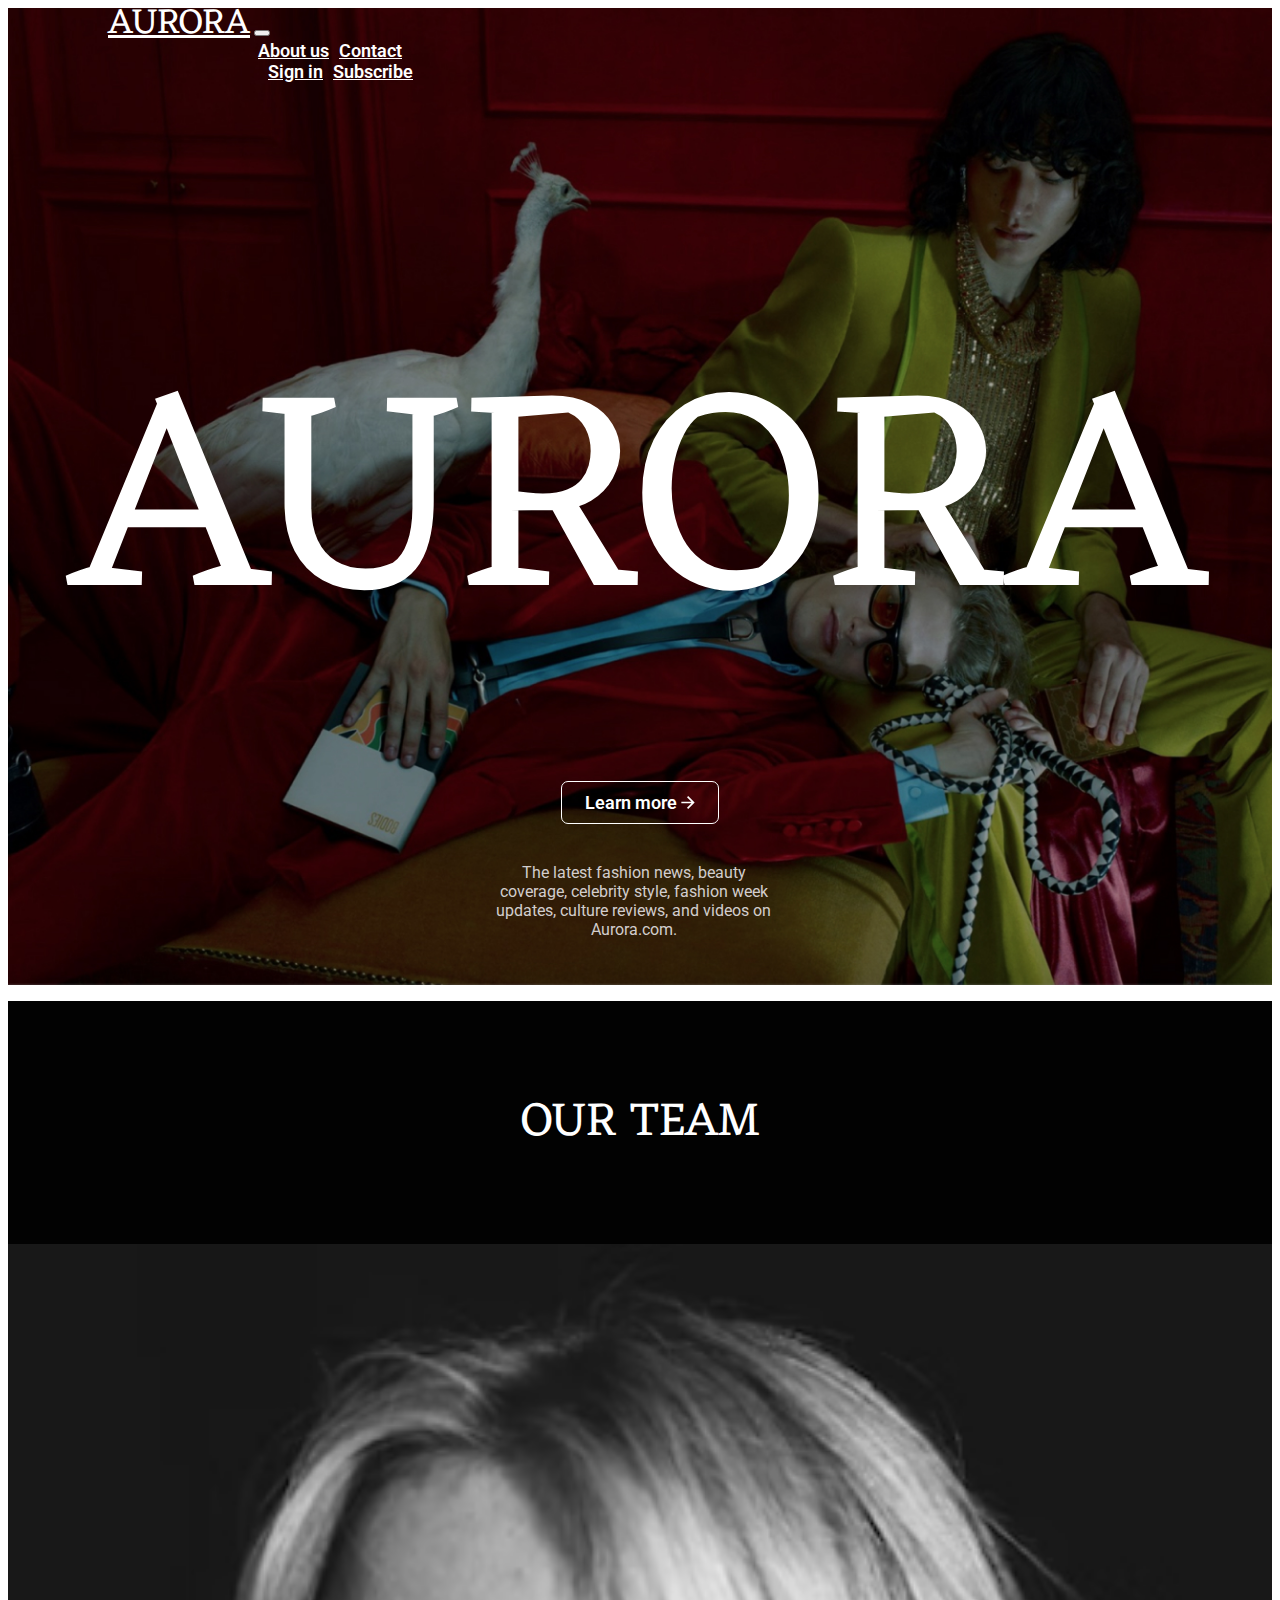
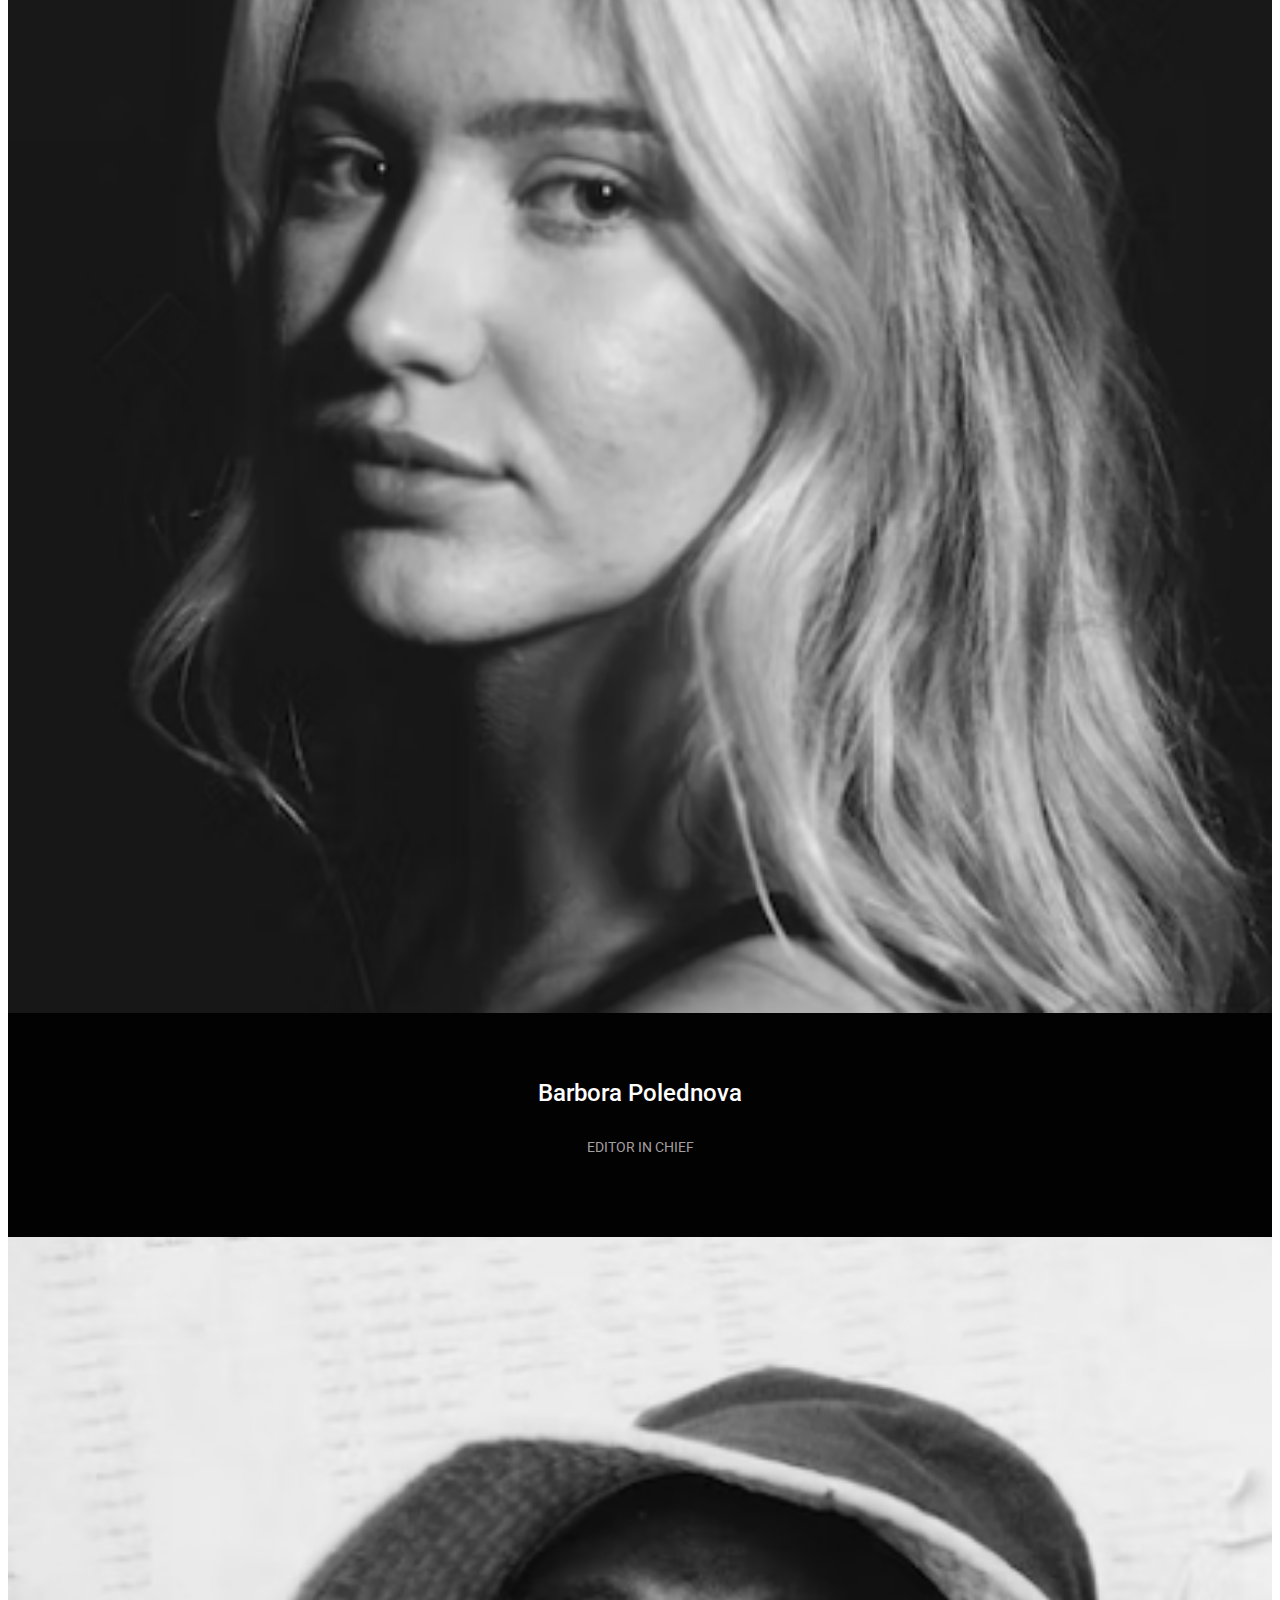
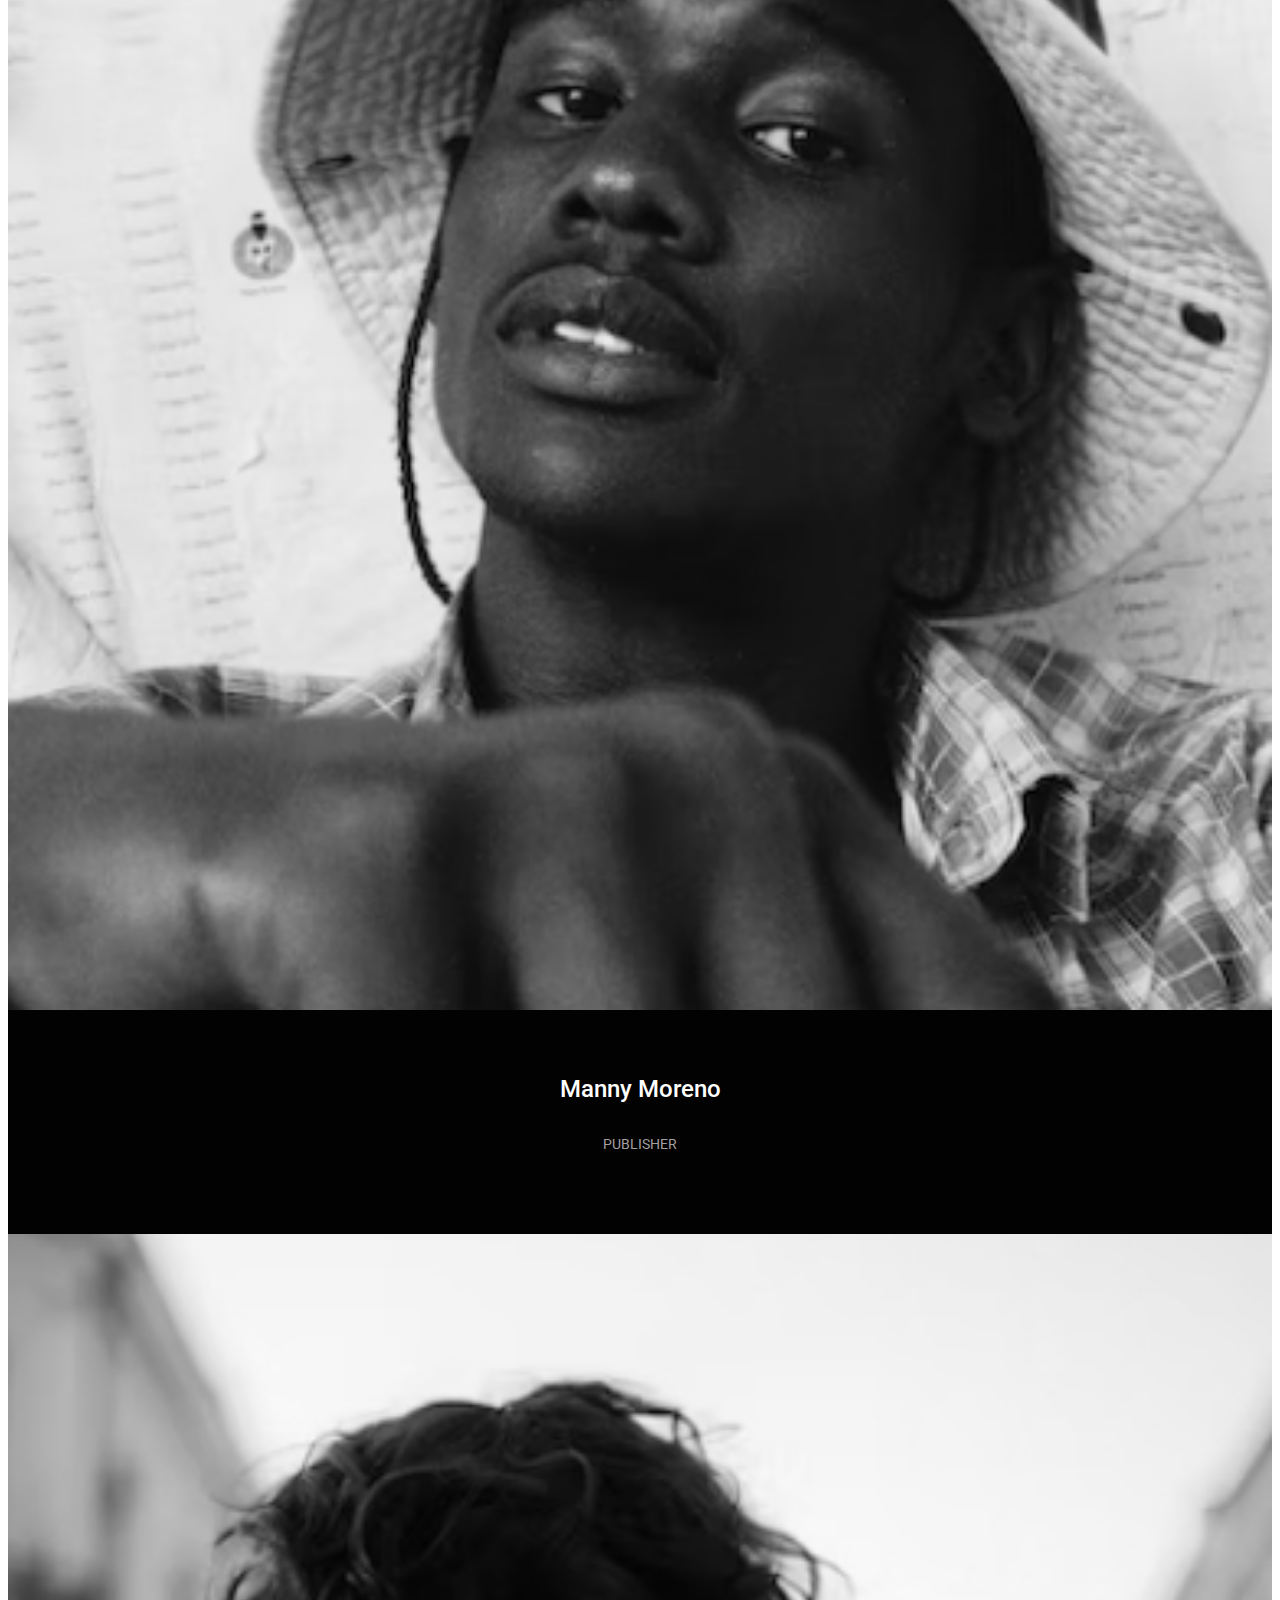
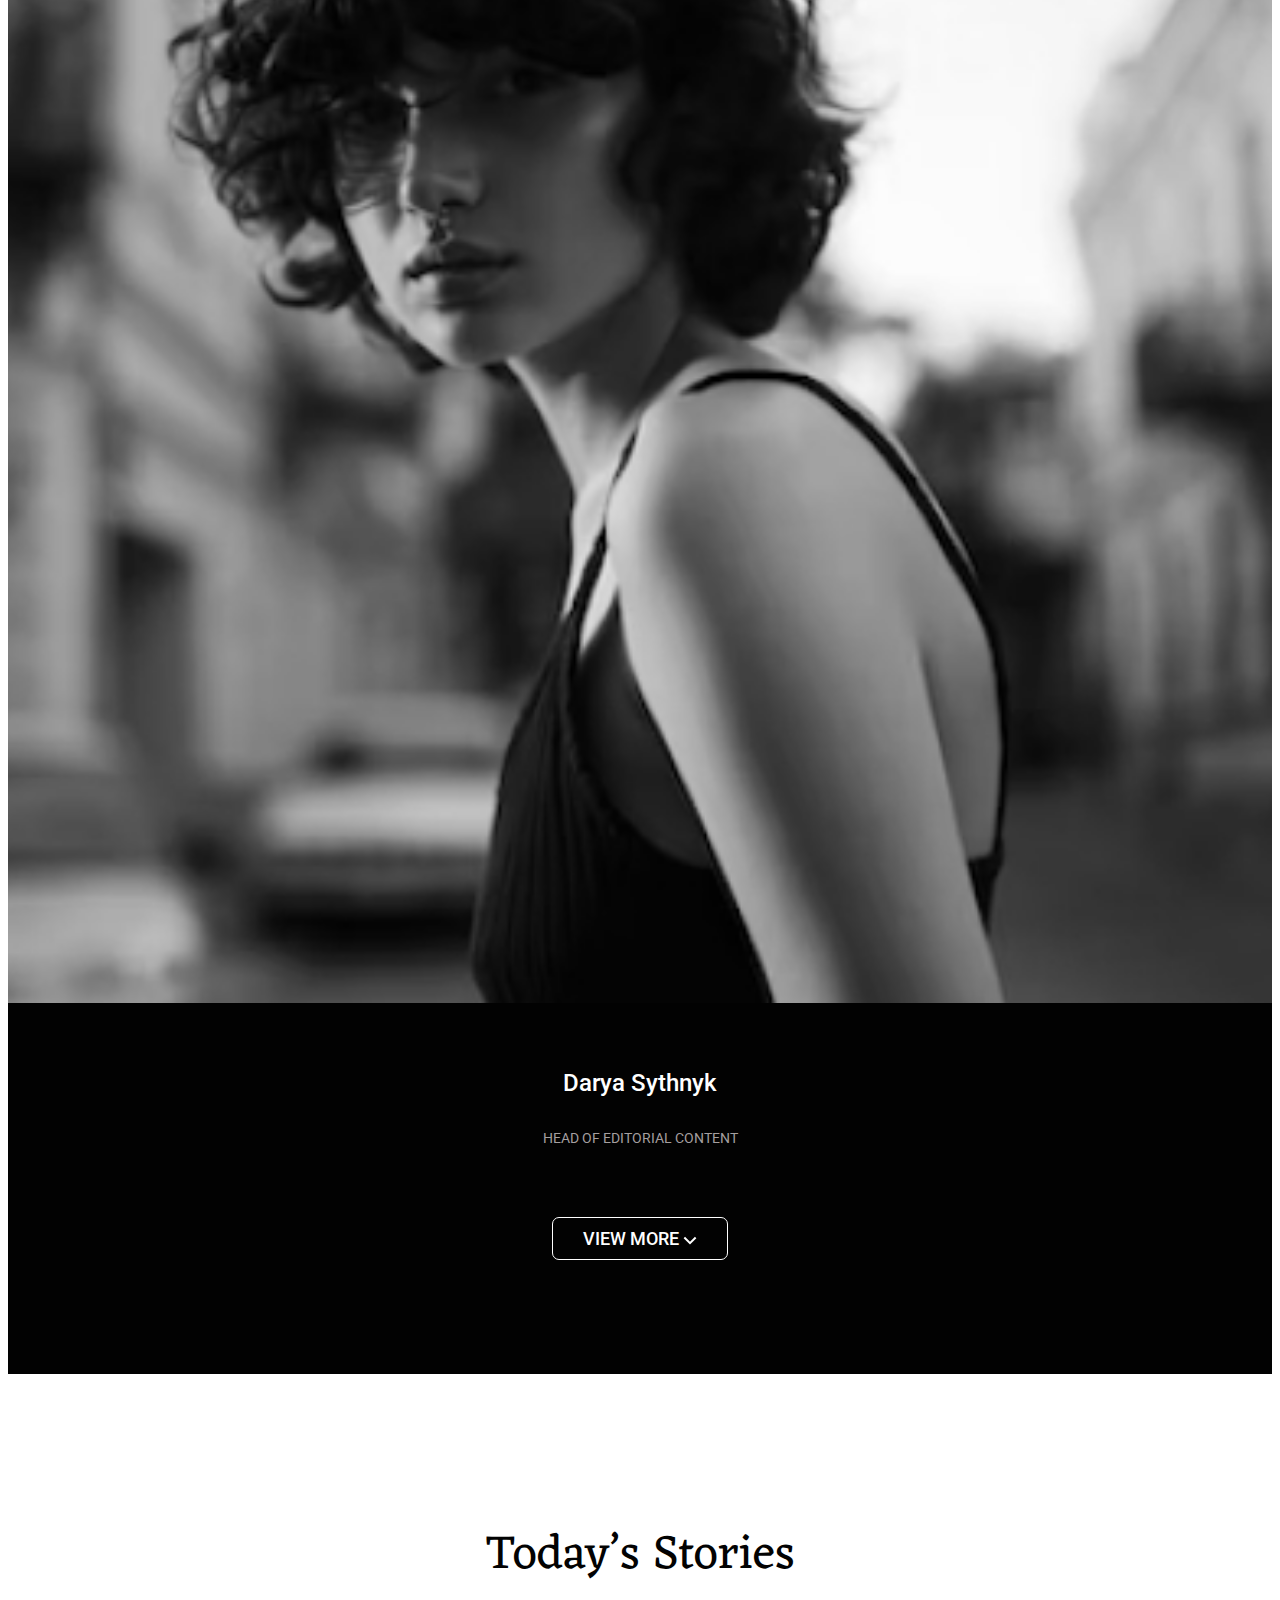
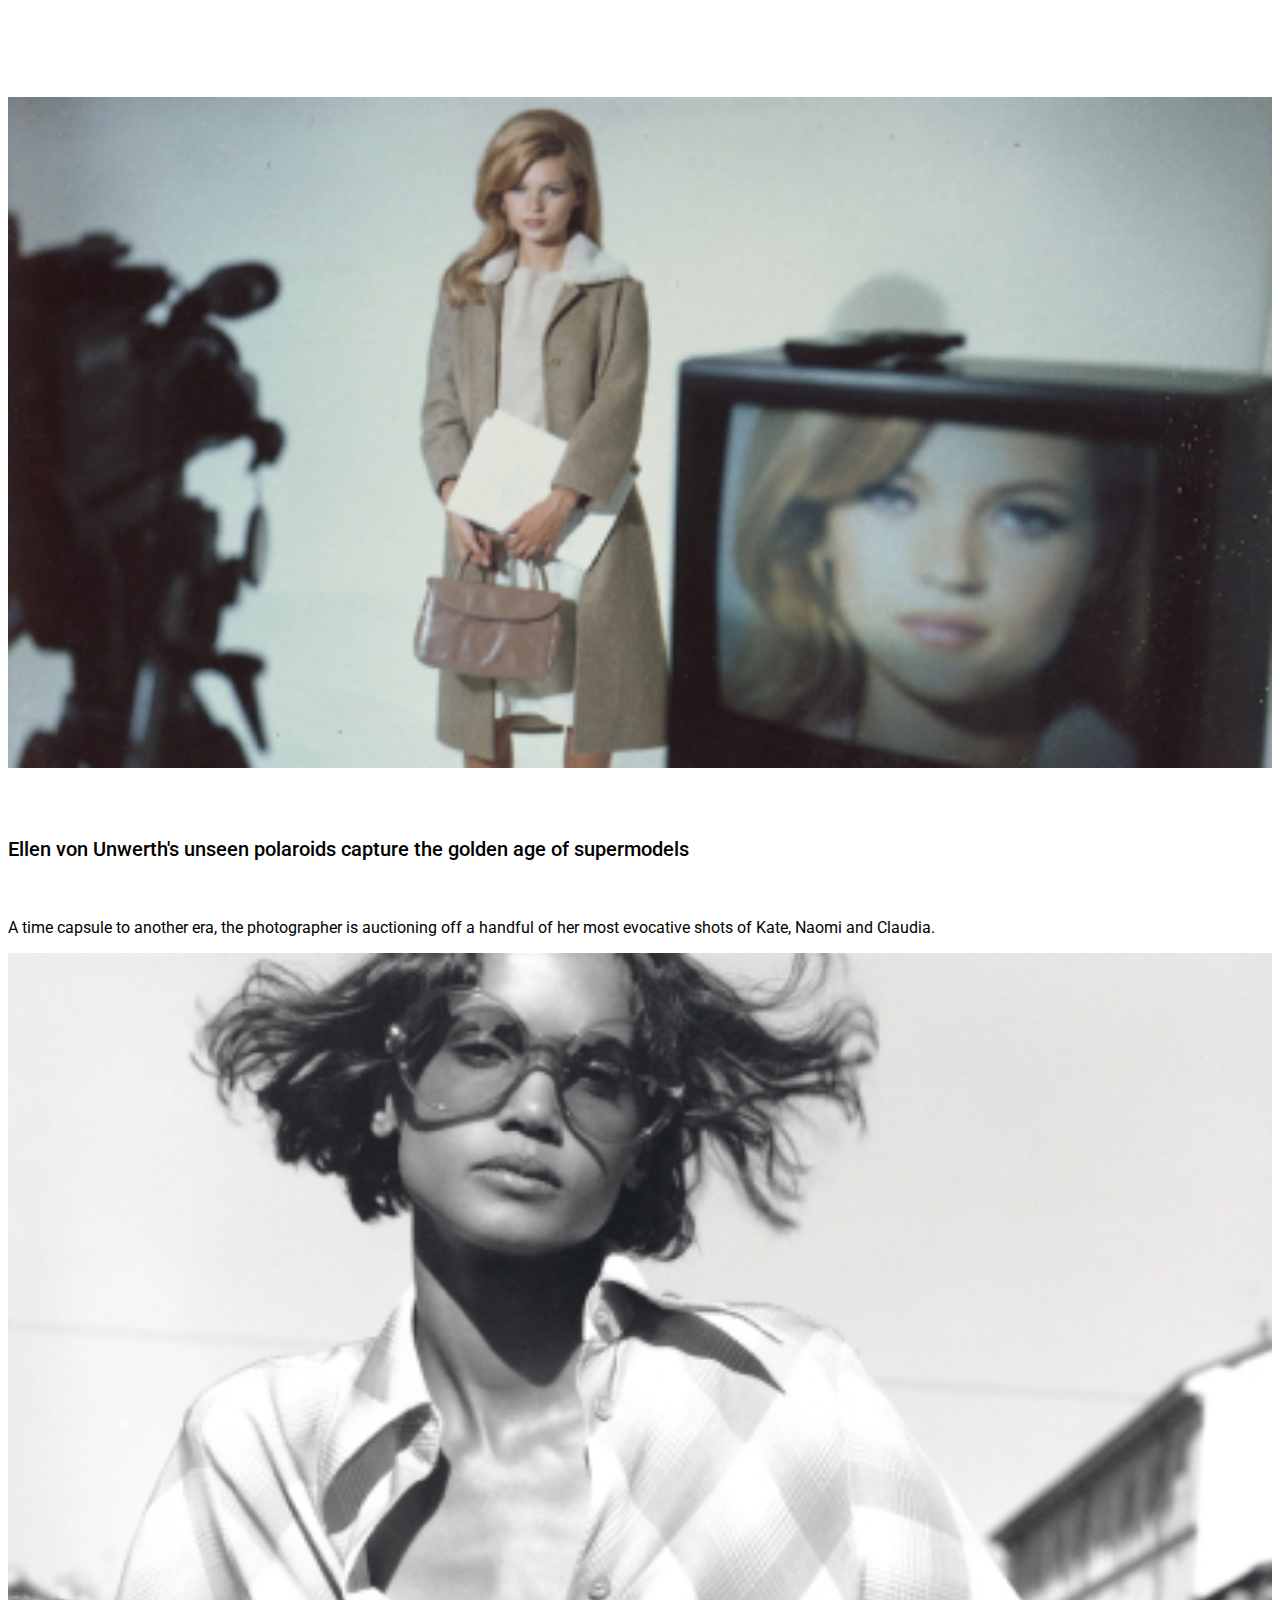
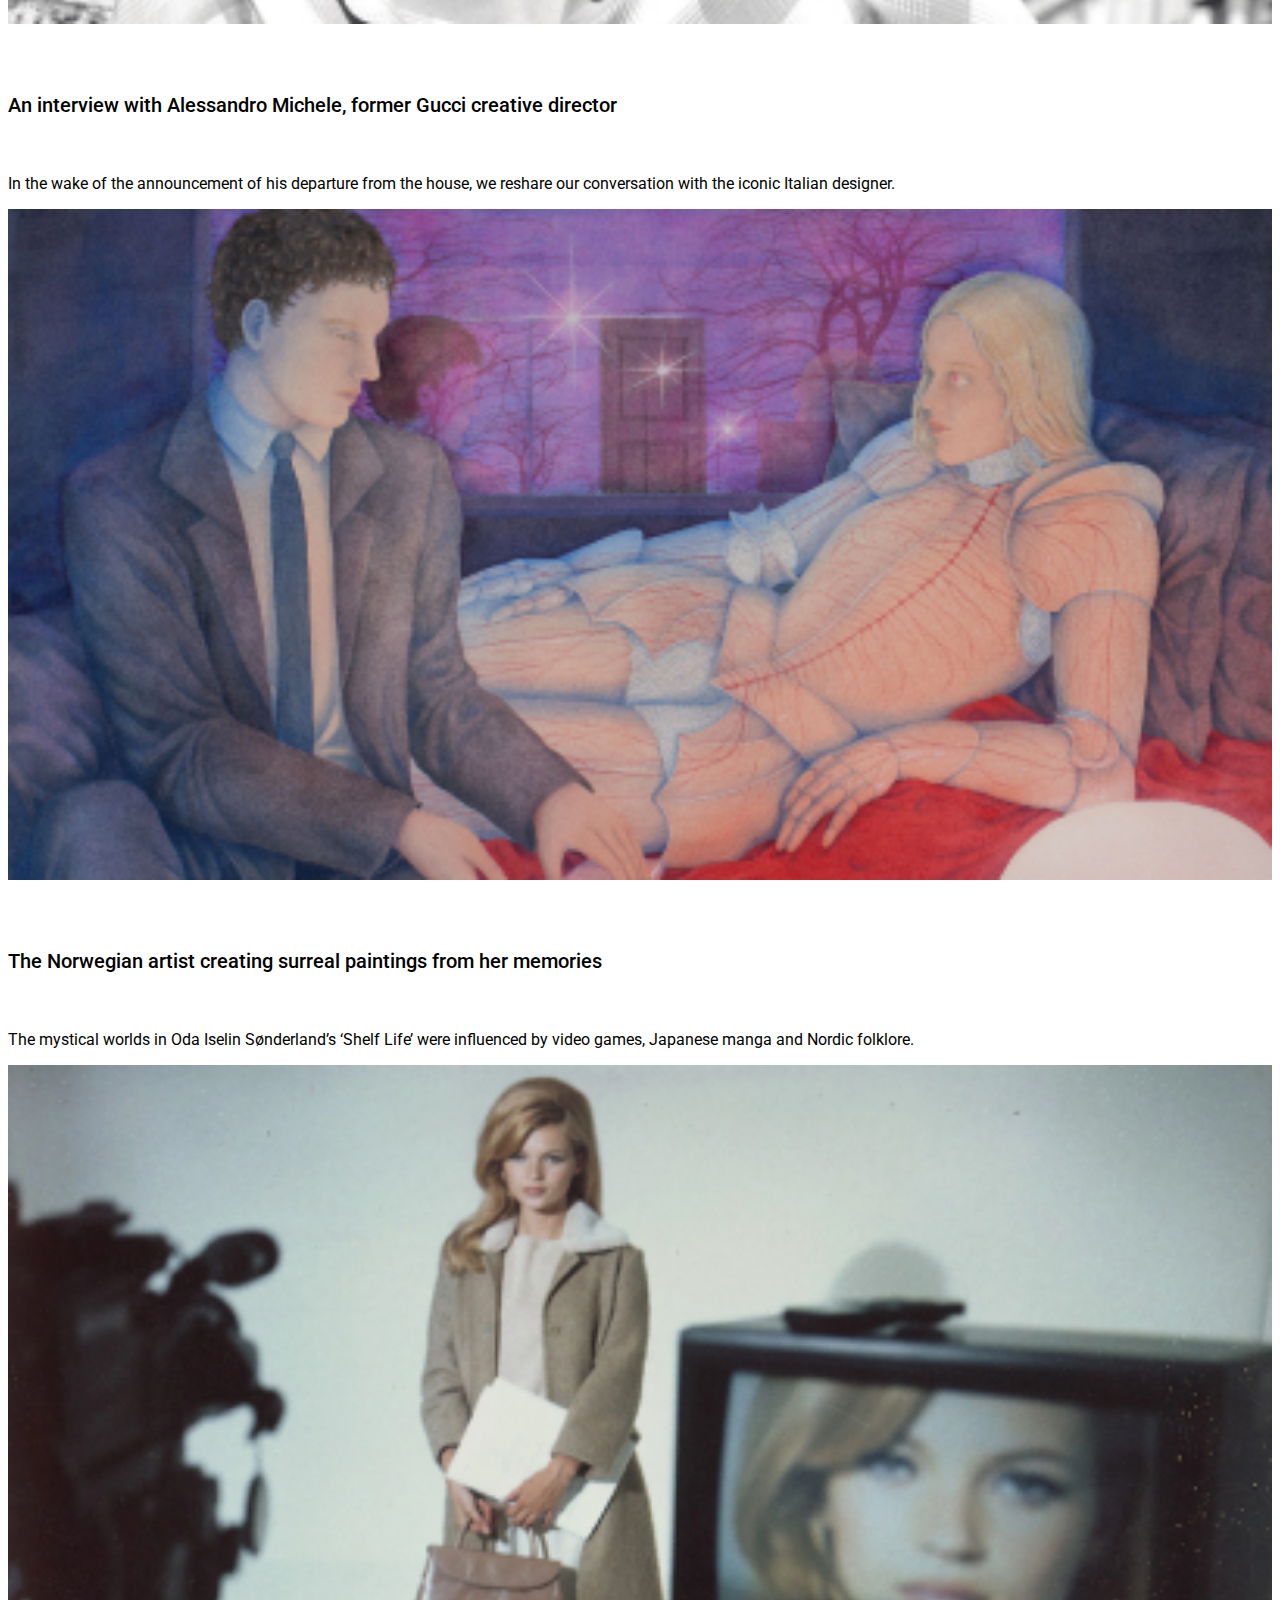
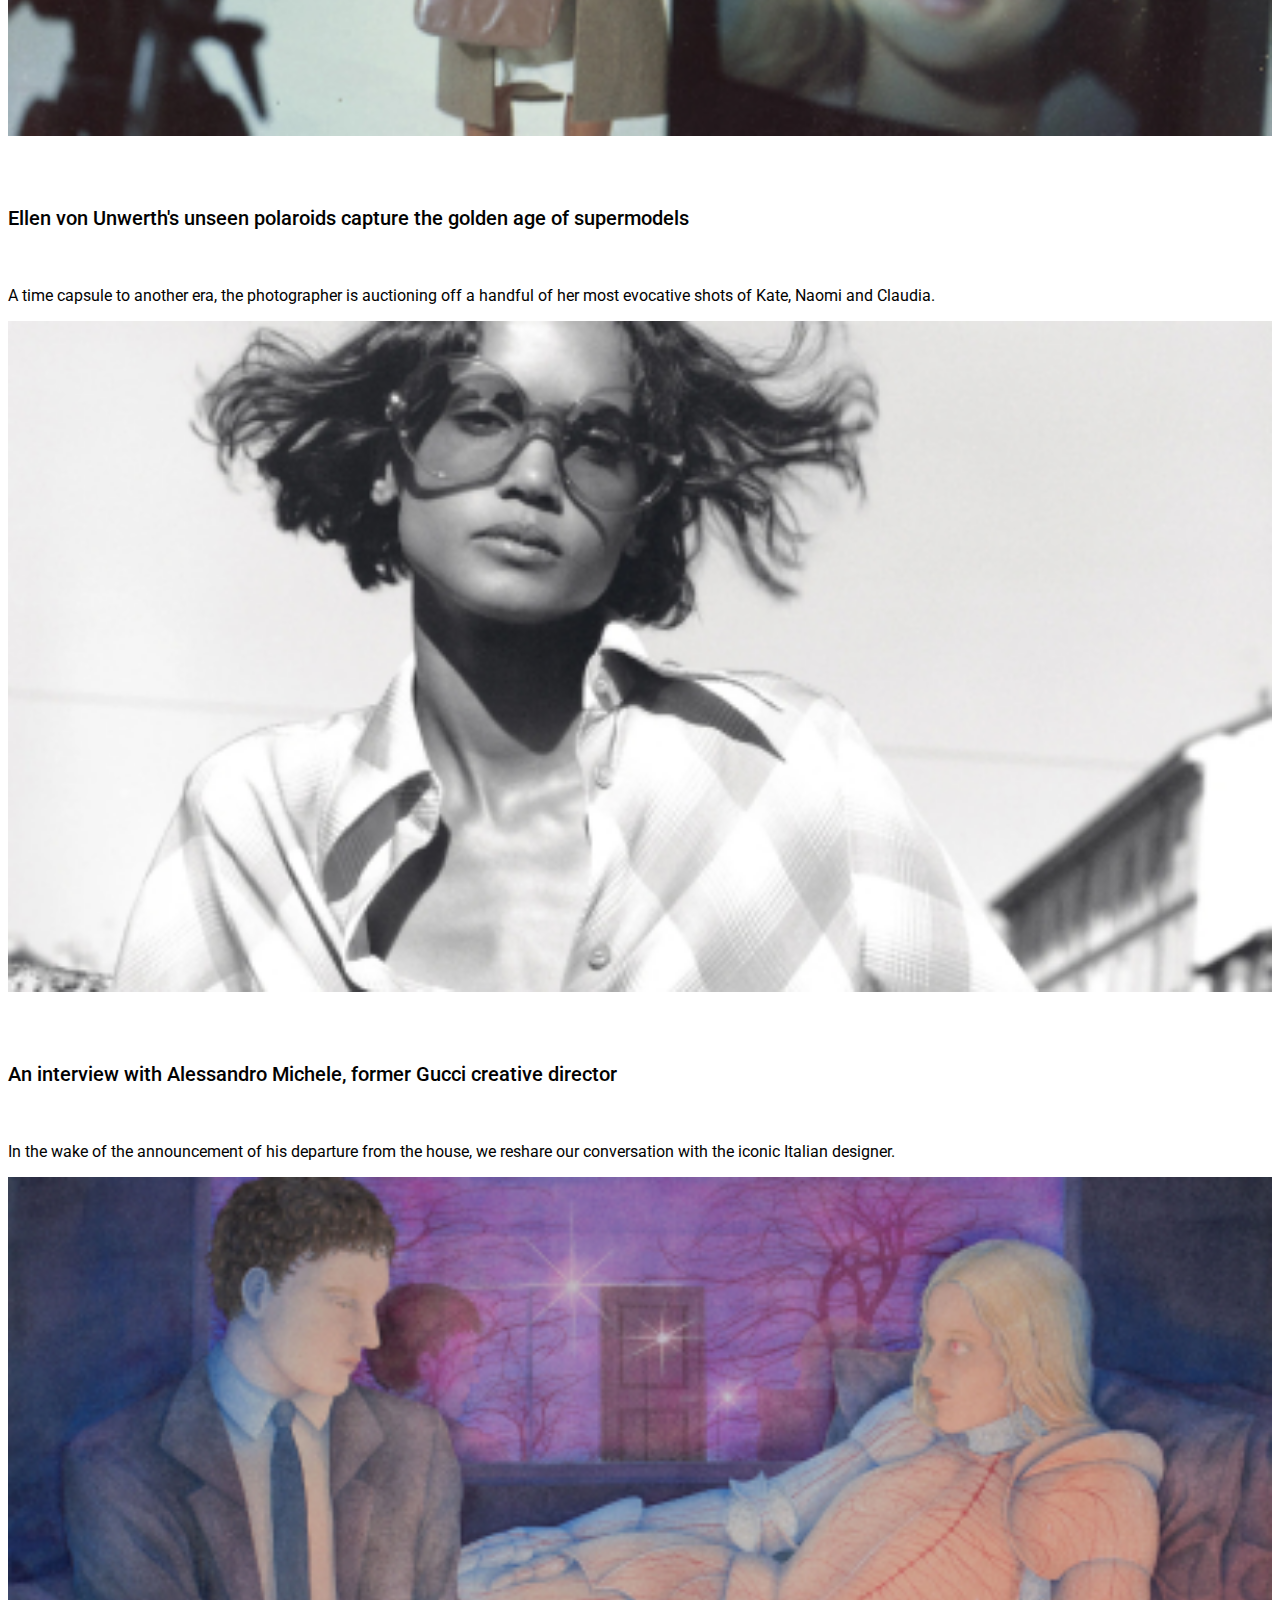
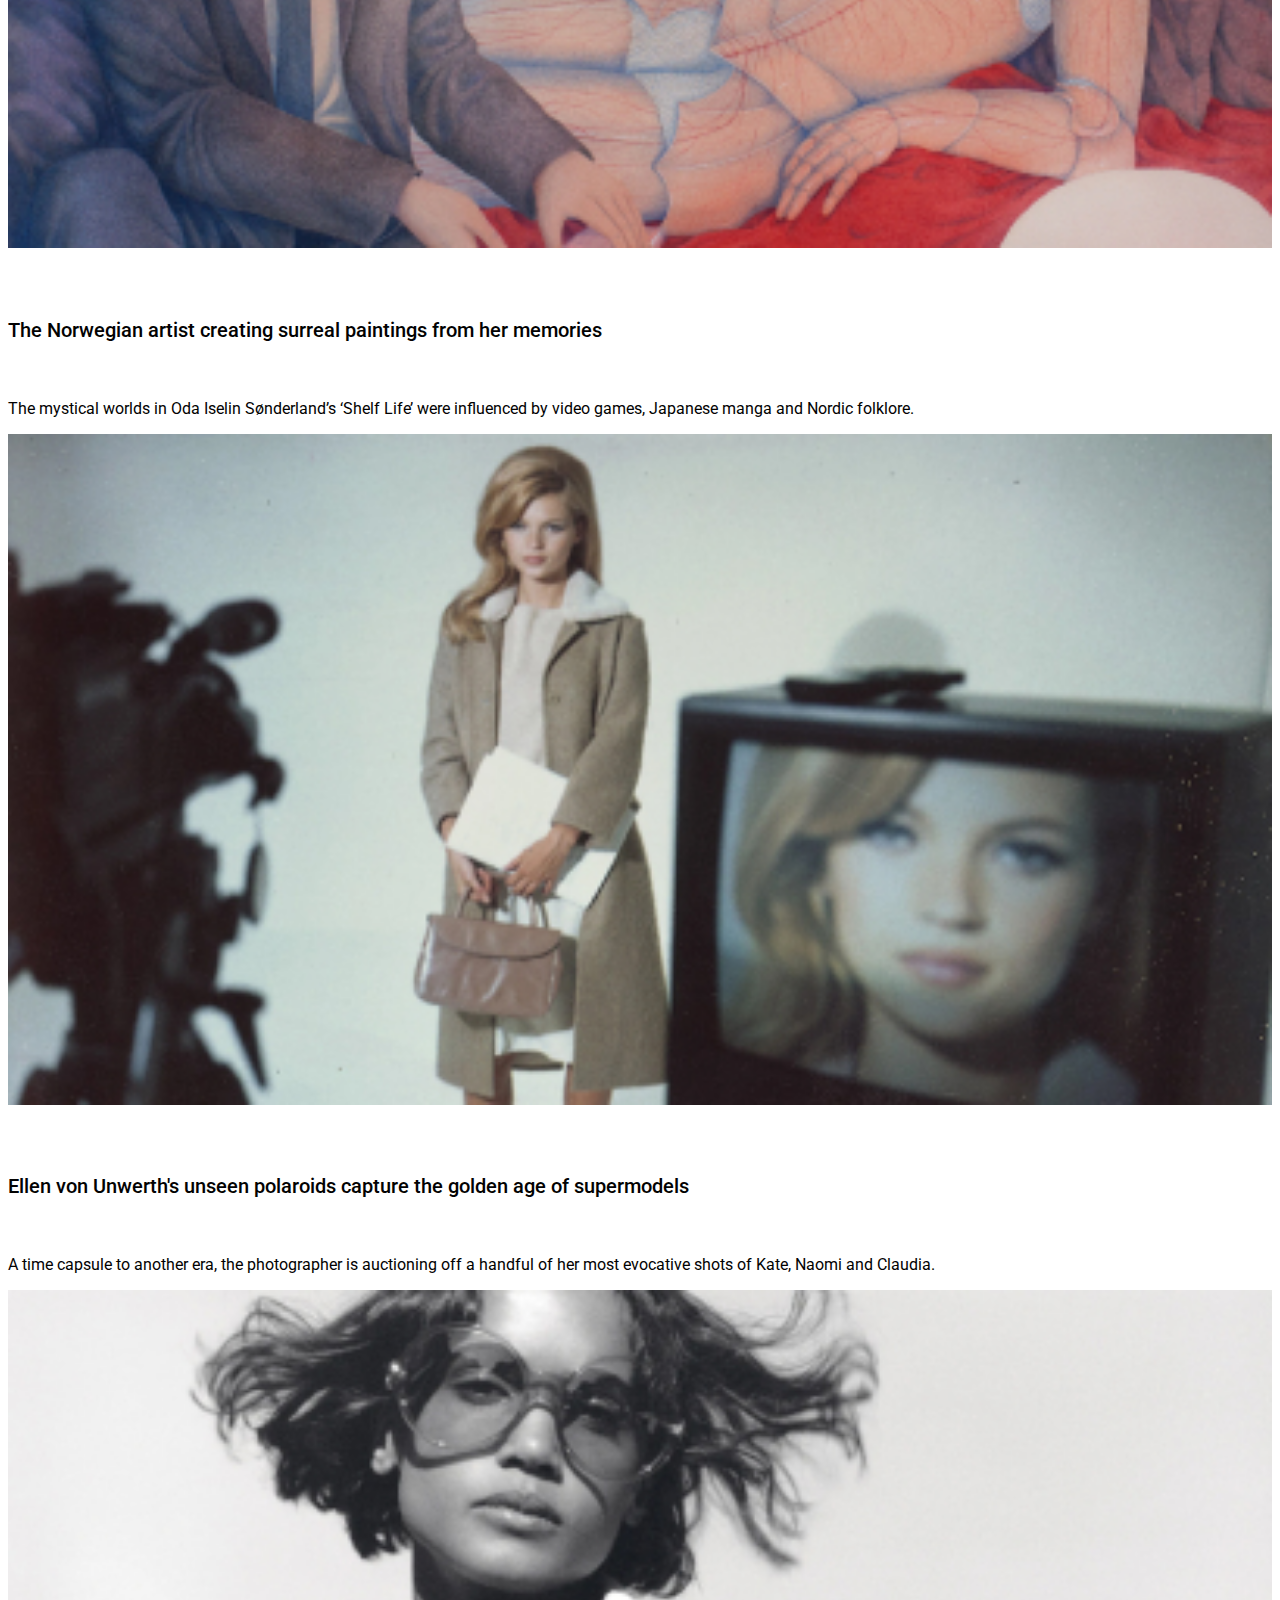
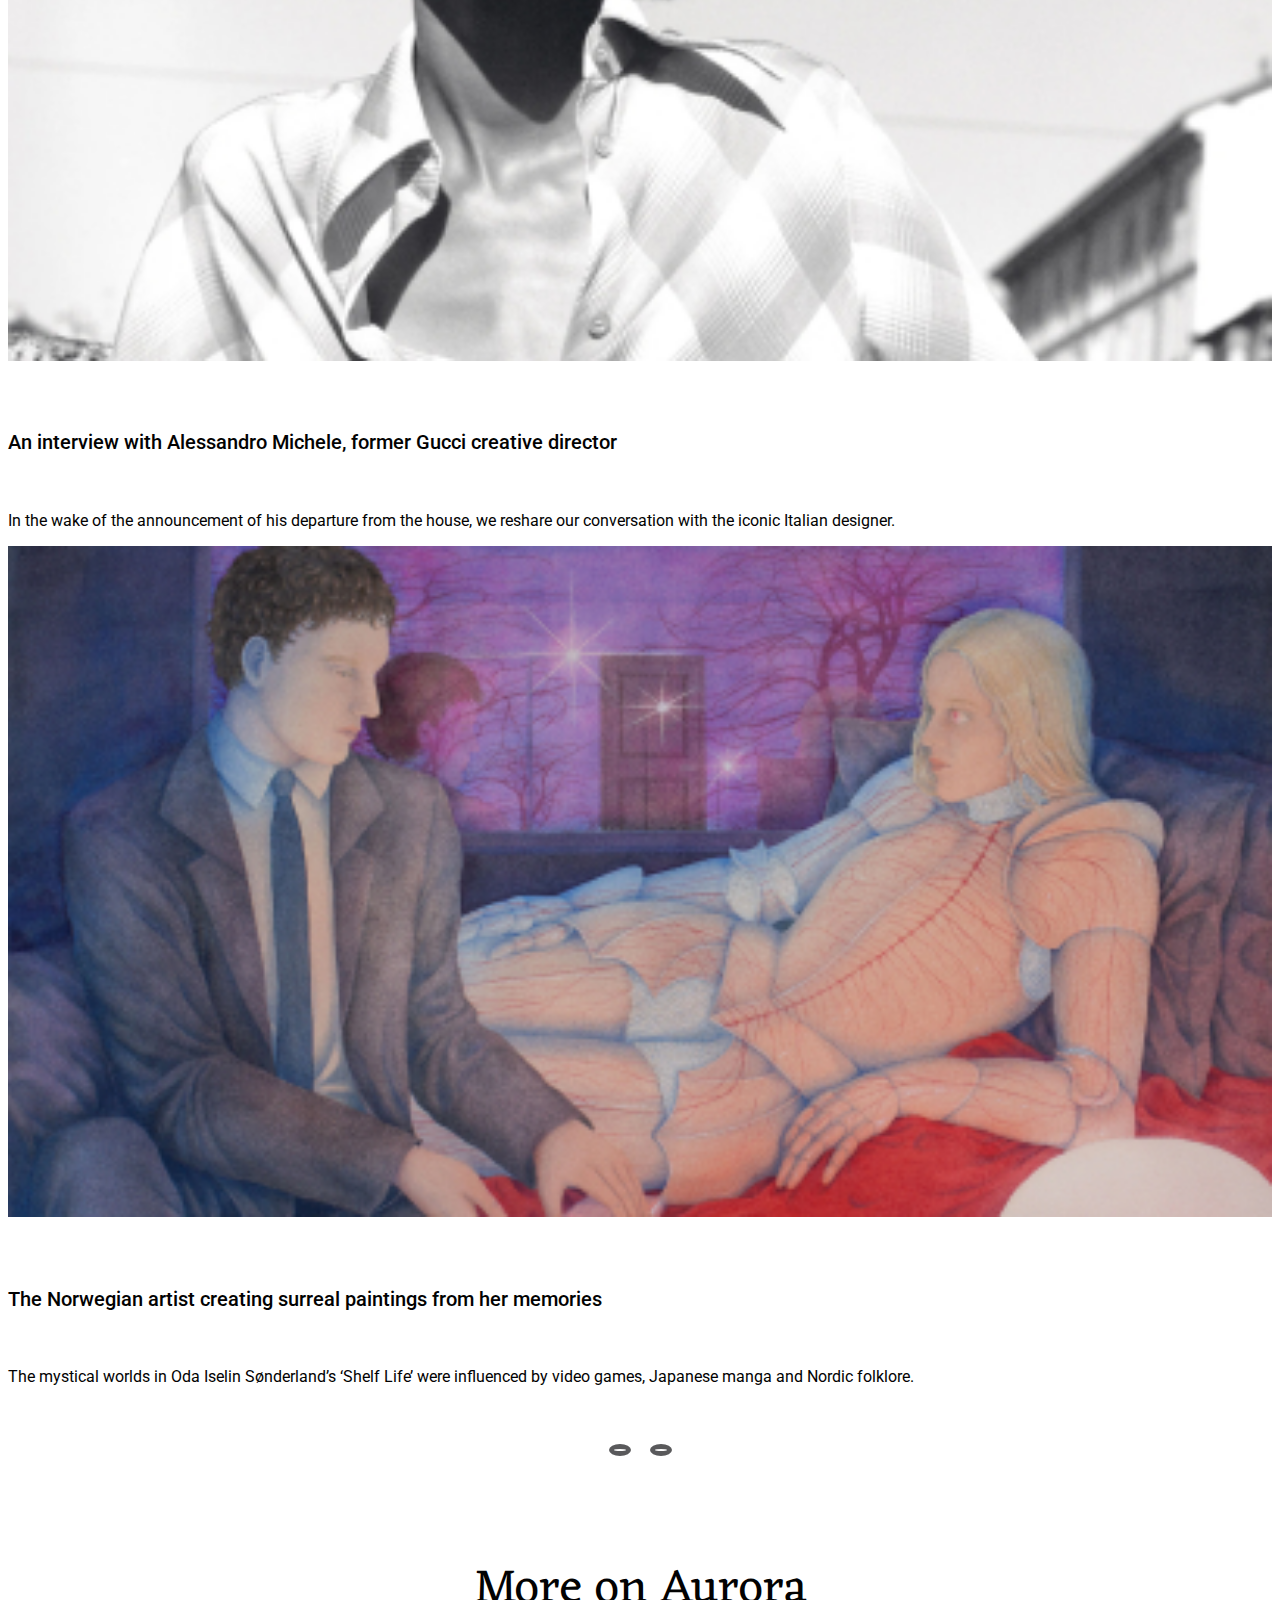
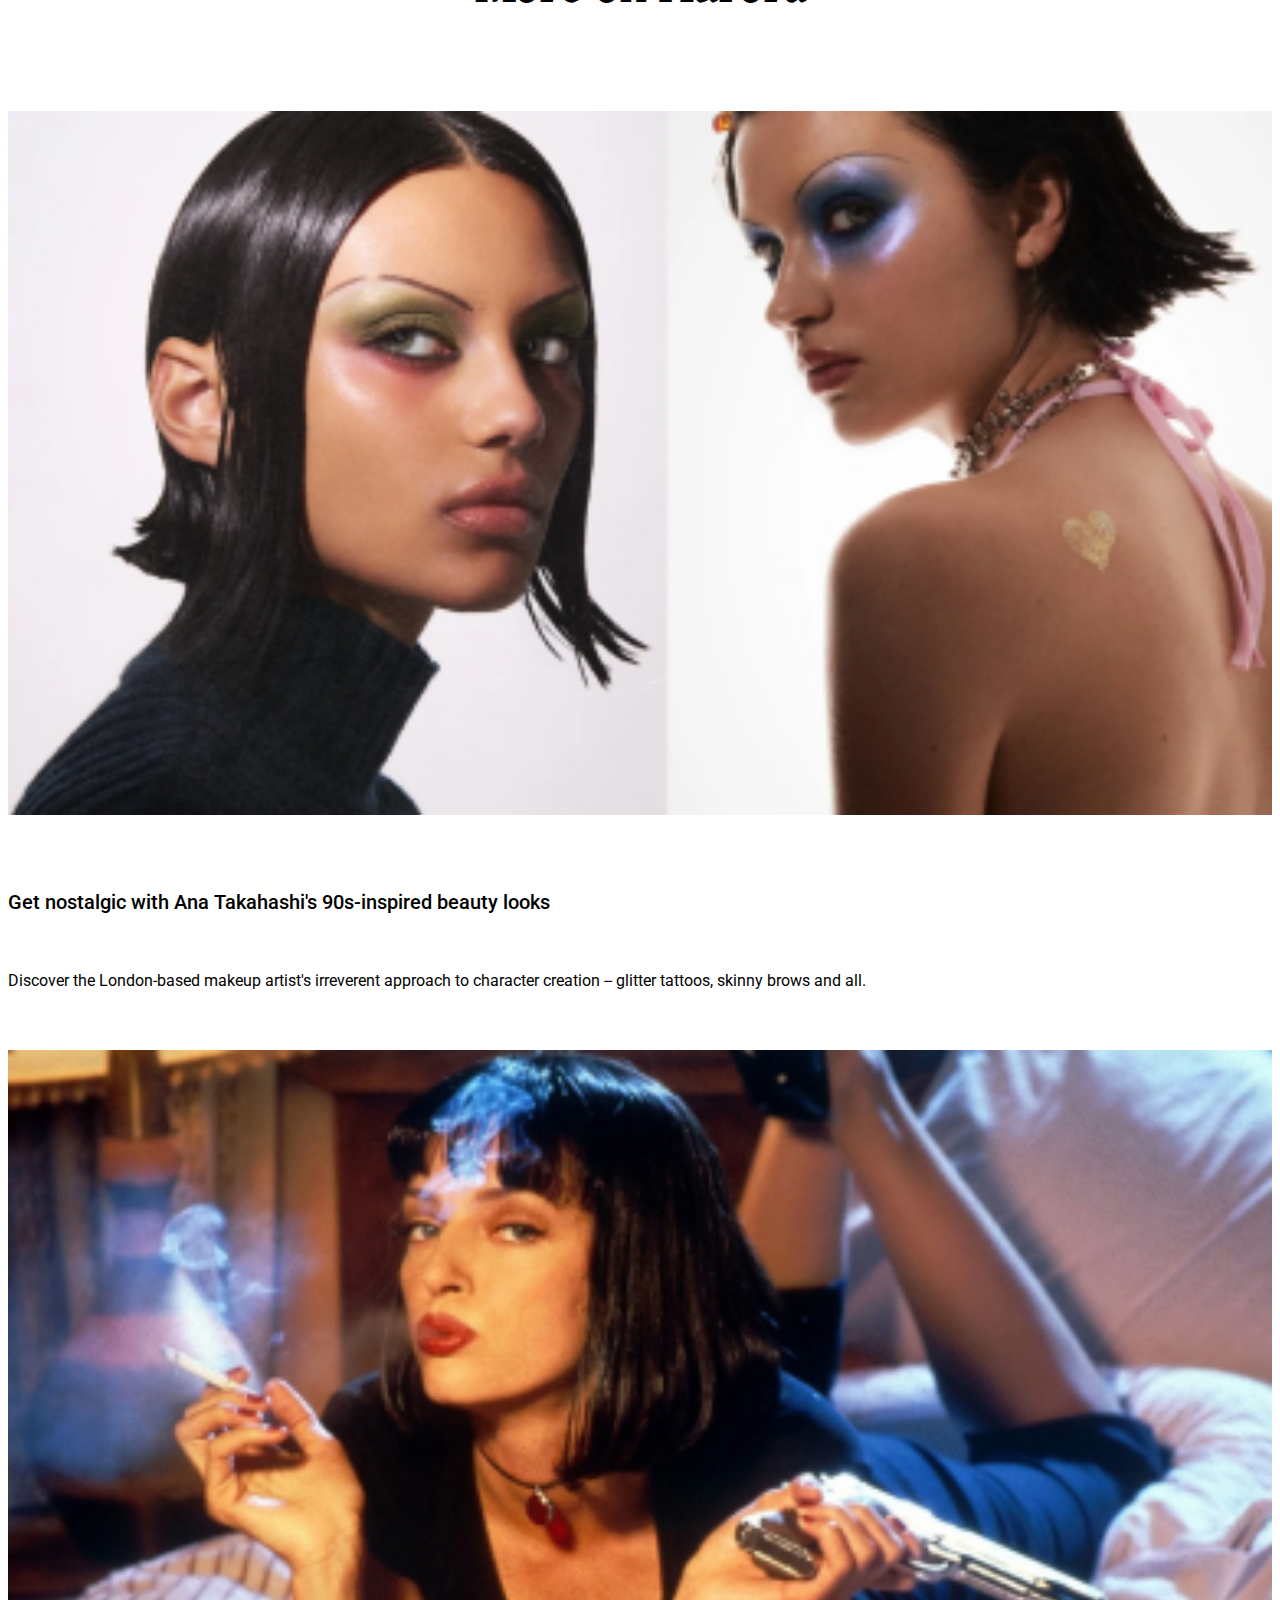
==== index.html @ 6e590208 "first commit" ====
<!doctype html>
<html lang="en">
  <head>
    <meta charset="utf-8">
    <meta name="viewport" content="width=device-width, initial-scale=1">
    <title>Aurora</title>
    <link href="https://cdn.jsdelivr.net/npm/bootstrap@5.2.3/dist/css/bootstrap.min.css" rel="stylesheet" integrity="sha384-rbsA2VBKQhggwzxH7pPCaAqO46MgnOM80zW1RWuH61DGLwZJEdK2Kadq2F9CUG65" crossorigin="anonymous">
    <link rel="stylesheet" href="style.css">
    <link rel="stylesheet" href="https://cdnjs.cloudflare.com/ajax/libs/font-awesome/6.2.1/css/all.min.css" integrity="sha512-MV7K8+y+gLIBoVD59lQIYicR65iaqukzvf/nwasF0nqhPay5w/9lJmVM2hMDcnK1OnMGCdVK+iQrJ7lzPJQd1w==" crossorigin="anonymous" referrerpolicy="no-referrer" />
    <link rel="preconnect" href="https://fonts.googleapis.com"><link rel="preconnect" href="https://fonts.gstatic.com" crossorigin><link href="https://fonts.googleapis.com/css2?family=Eczar&family=Roboto&display=swap" rel="stylesheet">
  </head>
  <body>
   <header>

    <nav class="navbar navbar-expand-lg ">
   
                   <div class="container-fluid">
          <a class="navbar-brand" href="index.html">AURORA</a>
          <button class="navbar-toggler" type="button" data-bs-toggle="collapse" data-bs-target="#navbarNavAltMarkup" aria-controls="navbarNavAltMarkup" aria-expanded="false" aria-label="Toggle navigation">
            <span class="navbar-toggler-icon"></span>
          </button>
          <div class="collapse navbar-collapse" id="navbarNavAltMarkup">
            <div class="navbar-nav">
                <div class="about">
            <a class="nav-link " aria-current="page" href="about.html">About us</a>
            <a class="nav-link" href="contact.html">Contact</a>  
                </div>
             <div class="sign">
              <a class="nav-link" href=""><i class="fa-solid fa-magnifying-glass"></i></a>
              <a class="nav-link" href="#">Sign in</a>
              <a class="nav-link" href="">Subscribe</a>
             </div>

            </div>
          </div>
    
 
        </div>
      </nav>
      <div class="aurora">
        <h1>AURORA</h1>
        <a href="">Learn more <svg width="14" height="13" viewBox="0 0 14 13" fill="none" xmlns="http://www.w3.org/2000/svg">
          <path d="M10.4767 5.66664L6.00671 1.19664L7.18504 0.0183105L13.6667 6.49998L7.18504 12.9816L6.00671 11.8033L10.4767 7.33331H0.333374V5.66664H10.4767Z" fill="white"/>
          </svg>
          </a>
          <p>The latest fashion news, beauty coverage, celebrity style, fashion week updates, culture reviews, and videos on Aurora.com.</p>
      </div>

   </header>
   <div class="teamdiv">
    <h1>OUR TEAM</h1>
    <div class="container teamcontainer">
      <div class="row">
        <div class="col-lg-4 teamcol">
          <img src="myimg/image 133.jpg" alt="">
          <h4>Barbora Polednova</h4>
          <p>EDITOR IN CHIEF</p>
        </div>
        <div class="col-lg-4 teamcol">
          <img src="myimg/image 134.jpg" alt="">
          <h4>Manny Moreno</h4>
          <p>PUBLISHER</p>
        </div>
        <div class="col-lg-4 teamcol">
          <img src="myimg/image 135.jpg" alt="">
          <h4>Darya Sythnyk</h4>
          <p>HEAD OF EDITORIAL CONTENT</p>
        </div>
      </div>
    </div>
    <a href="">VIEW MORE <svg width="14" height="9" viewBox="0 0 14 9" fill="none" xmlns="http://www.w3.org/2000/svg">
      <path d="M6.99999 5.672L11.95 0.722L13.364 2.136L6.99999 8.5L0.635986 2.136L2.04999 0.722L6.99999 5.672Z" fill="white"/>
      </svg>
      </a>
   </div>

   <div class="storiesdiv">
    <h2>Today’s Stories</h2>
    <div id="carouselExampleControls" class="carousel slide mycarousel" data-bs-ride="carousel">
      <div class="carousel-inner">
        <div class="carousel-item active">
          <div class="container">
            <div class="row">
              <div class="col-4 carouselcol">
                <img src="myimg/image 136 (1).jpg" alt="">
                <h6>Ellen von Unwerth's unseen polaroids capture the golden age of supermodels</h6>
                <p>A time capsule to another era, the photographer is auctioning off a handful of her most evocative shots of Kate, Naomi and Claudia.</p>
              </div>
              <div class="col-4 carouselcol">
                <img src="myimg/image 136 (2).jpg" alt="">
                <h6>An interview with Alessandro Michele, former Gucci creative director</h6>
                <p>In the wake of the announcement of his departure from the house, we reshare our conversation with the iconic Italian designer.</p>
              </div>
              <div class="col-4 carouselcol">
                <img src="myimg/image 136 (3).jpg" alt="">
                <h6>The Norwegian artist creating surreal paintings from her memories</h6>
                <p>The mystical worlds in Oda Iselin Sønderland’s ‘Shelf Life’ were influenced by video games, Japanese manga and Nordic folklore.</p>
              </div>
            </div>
          </div>
        </div>
        <div class="carousel-item">
          <div class="container">
            <div class="row">
              <div class="col-4 carouselcol">
                <img src="myimg/image 136 (1).jpg" alt="">
                <h6>Ellen von Unwerth's unseen polaroids capture the golden age of supermodels</h6>
                <p>A time capsule to another era, the photographer is auctioning off a handful of her most evocative shots of Kate, Naomi and Claudia.</p>
              </div>
              <div class="col-4 carouselcol">
                <img src="myimg/image 136 (2).jpg" alt="">
                <h6>An interview with Alessandro Michele, former Gucci creative director</h6>
                <p>In the wake of the announcement of his departure from the house, we reshare our conversation with the iconic Italian designer.</p>
              </div>
              <div class="col-4 carouselcol">
                <img src="myimg/image 136 (3).jpg" alt="">
                <h6>The Norwegian artist creating surreal paintings from her memories</h6>
                <p>The mystical worlds in Oda Iselin Sønderland’s ‘Shelf Life’ were influenced by video games, Japanese manga and Nordic folklore.</p>
              </div>
            </div>
          </div>
        </div>
        <div class="carousel-item">
          <div class="container">
            <div class="row carouselrow">
              <div class="col-4 carouselcol">
                <img src="myimg/image 136 (1).jpg" alt="">
                <h6>Ellen von Unwerth's unseen polaroids capture the golden age of supermodels</h6>
                <p>A time capsule to another era, the photographer is auctioning off a handful of her most evocative shots of Kate, Naomi and Claudia.</p>
              </div>
              <div class="col-4 carouselcol">
                <img src="myimg/image 136 (2).jpg" alt="">
                <h6>An interview with Alessandro Michele, former Gucci creative director</h6>
                <p>In the wake of the announcement of his departure from the house, we reshare our conversation with the iconic Italian designer.</p>
              </div>
              <div class="col-4 carouselcol">
                <img src="myimg/image 136 (3).jpg" alt="">
                <h6>The Norwegian artist creating surreal paintings from her memories</h6>
                <p>The mystical worlds in Oda Iselin Sønderland’s ‘Shelf Life’ were influenced by video games, Japanese manga and Nordic folklore.</p>
              </div>
            </div>
          </div>
        </div>
      </div>

    </div>

  <button type="button" class="btn btn-primary  leftbtn" data-bs-target="#carouselExampleControls" data-bs-slide="prev" ><i class="fa-solid fa-angle-left"></i></button>
<button type="button" class="btn btn-secondary  rightbtn" data-bs-target="#carouselExampleControls" data-bs-slide="next"><i class="fa-solid fa-angle-right"></i></button>
   </div>

   <div class="carddiv">
    <h1>More on Aurora</h1>
    <div class="container">
      <div class="row">
        <div class="col-lg-4 col-md 6 cardcol">
          <img src="myimg/image 13666.jpg" alt="">
          <h6>Get nostalgic with Ana Takahashi's 90s-inspired beauty looks</h6>
          <p>Discover the London-based makeup artist's irreverent approach to character creation -- glitter tattoos, skinny brows and all.</p>
        </div>
        <div class="col-lg-4 col-md-6 cardcol">
          <img src="myimg/image 136 (1)2.jpg" alt="">
          <h6>Quentin Tarantino’s next project? His first TV show</h6>
          <p>After three decades of making large-scale cult movies the whole industry talks about, two-time Oscar-winner Quentin Tarantino has revealed what he hopes will be his next project: a TV show. </p>
        </div>
        <div class="col-lg-4 col-md-6 cardcol">
          <img src="myimg/image 136 (2)3.jpg" alt="">
          <h6>Raf Simons announces the end of his namesake brand</h6>
          <p>After 27 years of fashion history-making, the seminal Antwerp label is closing. Here, we revisit Raf Simons' most iconic moments across our pages.</p>
        </div>
      </div>
    </div>
    <a href="">View more <svg width="12" height="7" viewBox="0 0 12 7" fill="none" xmlns="http://www.w3.org/2000/svg">
      <path d="M5.99999 4.47668L10.125 0.351685L11.3033 1.53002L5.99999 6.83335L0.696655 1.53002L1.87499 0.351685L5.99999 4.47668Z" fill="#020202"/>
      </svg>
      </a>
   </div>
   <footer>
    <div class="container">
      <div class="row ">
        <div class="col-lg-4 col-md-6 auroracol">
  <h1>AURORA</h1>
  <p>The latest fashion news, beauty coverage, celebrity style, fashion week updates, culture reviews, and videos on Aurora.com.</p>
  <div class="socials">
    <a href=""><i class="fa-brands fa-facebook"></i></a>
    <a href=""><i class="fa-brands fa-instagram"></i></a>
    <a href=""><i class="fa-brands fa-twitter"></i></a>
    <a href=""><i class="fa-brands fa-youtube"></i></a>
  </div>
  <p class="cprt">Copyright © 2022 Aurora. All rights reserved.</p>
        </div>
        <div class="col-lg-8 col-md-6 contactcol">
          <div class="container">
            <div class="row">
              <div class="col-4 infocol">
               <div class="bold">
                <a href="" >Company</a>
               </div> 
              
                  
                  <a href="index.html">Home</a>
                  <a href="">About us</a>
                  <a href="">Contact</a>
                  <a href="">Our blog</a>
                  <a href="">Careers</a>
                
              </div>
              <div class="col-4 infocol">
                <div class="bold">
                  <a href="" >See more stories</a>
                </div>
                
                  
                  <a href="">Fashion</a>
                  <a href="">Beauty</a>
                  <a href="">Art</a>
                  <a href="">Culture</a>
                  <a href="">Runway</a>
                  <a href="">Magazine</a>
                
              </div>
              <div class="col-4 infocol">
                <div class="bold">
                  <a href="" >Compliance</a>
                </div> 
                
                  
                  <a href="">Compliance & security</a>
                  <a href="">Terms of service</a>
                  <a href="">Privacy Policy</a>
                
              </div>
            </div>
          </div>
        </div>
      </div>
    </div>
  </footer>



    <script src="https://cdn.jsdelivr.net/npm/bootstrap@5.2.3/dist/js/bootstrap.bundle.min.js" integrity="sha384-kenU1KFdBIe4zVF0s0G1M5b4hcpxyD9F7jL+jjXkk+Q2h455rYXK/7HAuoJl+0I4" crossorigin="anonymous"></script>
  </body>
</html>
---- style.css ----
header{
    background: url(myimg/Screen\ Shot\ 2022-12-02\ at\ 2.45\ 1.jpg) no-repeat;
    background-size: cover;
    background-position: center;
    /* height: 100vh; */
}
.navbar-brand{
    margin-left: 100px;
    font-family: 'Eczar', serif;
font-style: normal;
font-weight: 400;
font-size: 36px;
line-height: 32px;
color: #FFFFFF;
}
.about{
    display: flex;
margin-left: 395px;
gap: 10px;
}
.about a{
    font-family: 'Roboto';
    font-style: normal;
    font-weight: 600;
    font-size: 18px;
    line-height: 21px;
    color: #FFFFFF;  
}
.sign{
    display: flex;
    margin-left: 365px;
    gap: 10px;

}
.sign a{
      font-family: 'Roboto';
font-style: normal;
font-weight: 600;
font-size: 18px;
line-height: 21px;
color: #FFFFFF;  
}
.navbar-toggler:hover {
    color: #ffffff;
    text-decoration: none;
}

@media (max-width:1320px){
    .about{
        margin-left: 250px;
    }
    .sign{
        margin-left: 250px;
    }
}
@media (max-width:1190px){
    .about{
        margin-left: 170px;
        gap: 5px;
    }
    .sign{
        margin-left: 170px;
        gap: 5px;
    }
}
.aurora{
text-align: center;
    margin-top: 300px;

}
.aurora h1{
    font-family: 'Eczar', serif;
font-style: normal;
font-weight: 400;
font-size: 288px;
line-height: 260px;
color: #FFFFFF;
margin-bottom: 150px;
}
@media (max-width:1150px){
    .aurora{
     margin-top: 200px;
    }
    .aurora h1{
   
        font-size: 200px;
    }
}
@media (max-width:800px){
    .aurora{
       margin-top: 100px; 
    }
    .aurora h1{
        
        font-size: 150px;
    }
}
@media (max-width:600px){
    .aurora{
       margin-top: 50px; 
    }
    .aurora h1{
        
        font-size: 100px;
    }
}
@media (max-width:400px){
    .aurora{
       margin-top: 30px; 
    }
    .aurora h1{
        
        font-size: 70px;
    }
    .navbar-brand{
        margin-left: 50px;
    }
}
.aurora a{
    font-family: 'Roboto';
font-style: normal;
font-weight: 600;
font-size: 18px;
line-height: 21px;
color: #FFFFFF;
text-decoration: none;
padding: 10px 23px;
border: 1px solid #FFFFFF;
border-radius: 7px;
transition: all .3s ;

}
.aurora a:hover{
box-shadow: 0 0 30px 0 #59595B;
background-color: #59595b58;
}
.aurora p{
    font-family: 'Roboto';
font-style: normal;
font-weight: 400;
font-size: 16px;
line-height: 19px;
color: #D2CDCD;
margin-top: 50px;
padding-bottom: 46px;
max-width: 23%;
margin-left: 38%;
}
@media (max-width:1100px){
    .aurora p{
        max-width: 100%;
        margin-left: 0;
    }
}

.teamdiv{
    background-color: #020202;
margin-top: -16px;
text-align: center;
padding-bottom: 125px;
}
.teamdiv h1{
font-family: 'Eczar', serif;
font-style: normal;
font-weight: 400;
font-size: 48px;
line-height: 43px;
color: #FFFFFF;
text-align: center;
padding-top: 100px;
}
.teamcontainer{
    margin-top: 100px;
}
.teamcol{
    text-align: center;
}
.teamcol img{
    width: 100%;
}
.teamcol h4{
    padding-top: 30px;
    font-family: 'Roboto';
font-style: normal;
font-weight: 500;
font-size: 24px;
line-height: 28px;
color: #FFFFFF;
}
.teamcol p{
    font-family: 'Roboto';
font-style: normal;
font-weight: 400;
font-size: 14px;
line-height: 19px;
color: #A49F9F;
margin-bottom: 80px;
}
.teamdiv a{
    font-family: 'Roboto';
font-style: normal;
font-weight: 500;
font-size: 18px;
line-height: 21px;
text-transform: uppercase;
color: #FFFFFF;
text-decoration: none;
padding: 10px 30px;
border: 1px solid #FFFFFF;
border-radius: 7px;
transition: all .3s;
}
.teamdiv a:hover{
    box-shadow: 0 0 30px 0 #59595B;
    background-color: #59595b58;
    }
.storiesdiv{
    background: #FFFFFF;
    text-align: center;
    padding-bottom: 80px;
}
.storiesdiv h2{
font-family: 'Eczar', serif;
font-style: normal;
font-weight: 400;
font-size: 48px;
line-height: 43px;
color: #020202;
padding-top: 120px;
}
.leftbtn{
    border-radius: 50%;
     background: #FFFFFF;
     border: 5px solid #59595B;
     margin-right: 15px;
    
    
}
.leftbtn i{
    color: #59595B;
    font-size: 20px;
}
.rightbtn{
    border-radius: 50%;
     background: #FFFFFF;
     border: 5px solid #59595B;
    
}
.rightbtn i{
    color: #59595B;
    font-size: 20px;
}
.mycarousel{
    margin-top: 120px;
    margin-bottom: 50px;
}
.carouselcol img{
    width: 100%;
}
.carouselcol h6{
   text-align: left;
   font-family: 'Roboto';
font-style: normal;
font-weight: 500;
font-size: 20px;
line-height: 23px;
padding-top: 20px;
color: #020202;
}
.carouselcol p{
   text-align: left;  
   font-family: 'Roboto';
font-style: normal;
font-weight: 400;
font-size: 16px;
line-height: 19px;
color: #020202;
padding-top: 10px;
}

@media  (max-width:992px){
    .carouselcol:not(:first-child){
        display: none;
    }
    .carouselcol{
        width: 100%;
    }
    .carouselcol img{
        width: 100%;
        object-fit: cover;
    }
}
.carddiv{
    text-align: center;
    background-color: #FFFFFF;
    margin-bottom: 70px;
}
.carddiv h1{
font-family: 'Eczar', serif;
font-style: normal;
font-weight: 400;
font-size: 48px;
line-height: 43px;
color: #020202;
margin-bottom: 100px;
}
.cardcol img{
    width: 100%;
}
.cardcol h6{
    font-family: 'Roboto';
font-style: normal;
font-weight: 500;
font-size: 20px;
line-height: 23px;
color: #020202;
text-align: start;
padding-top: 25px;
}
.cardcol p{
font-family: 'Roboto';
font-style: normal;
font-weight: 400;
font-size: 16px;
line-height: 19px;
color: #020202;
text-align: start;
padding-top: 10px;
margin-bottom: 60px;
}

.carddiv a{
    text-decoration: none;
    font-family: 'Roboto';
font-style: normal;
font-weight: 600;
font-size: 18px;
line-height: 21px;
color: #020202;
padding: 10px 30px;
border: 2px solid #020202;
border-radius: 7px;
transition: all .3s;
}
.carddiv a:hover{
    box-shadow: 0 0 40px 0 #59595B;
    background-color: #59595b36;
    }

footer{
    background-color: #020202;
}
.auroracol{
    margin-top: 80px;
}
.auroracol h1{
font-family: 'Eczar', serif;
font-style: normal;
font-weight: 400;
font-size: 36px;
line-height: 32px;
color: #FFFFFF;
margin-left: 20px;
}
.auroracol p{
    font-family: 'Montserrat';
font-style: normal;
font-weight: 400;
font-size: 12px;
line-height: 15px;
padding-left: 30px;
color: #FFFFFF;
padding-top: 30px;
}
.socials a{
    padding-left: 30px;
    padding-top: 10px;
}
.socials i{
    color: #FFFFFF;
}
.cprt{
    font-family: 'Roboto';
font-style: normal;
font-weight: 400;
font-size: 14px;
line-height: 16px;
color: #BAB6B6;
opacity: 0.7;
}
.infocol{
display: flex;
flex-direction: column;
padding-left: 150px;
gap: 20px;
margin-top: 80px;
}
.infocol a{
    font-family: 'Montserrat';
font-style: normal;
font-weight: 400;
font-size: 14px;
line-height: 17px;
color: #FFFFFF;
text-decoration: none;
}
.bold a{
    font-family: 'Montserrat';
font-style: normal;
font-weight: 700;
font-size: 16px;
line-height: 20px;
color: #FFFFFF;
}
@media (max-width:1000px){
    .infocol{
        padding-left: 10px;
    }
}
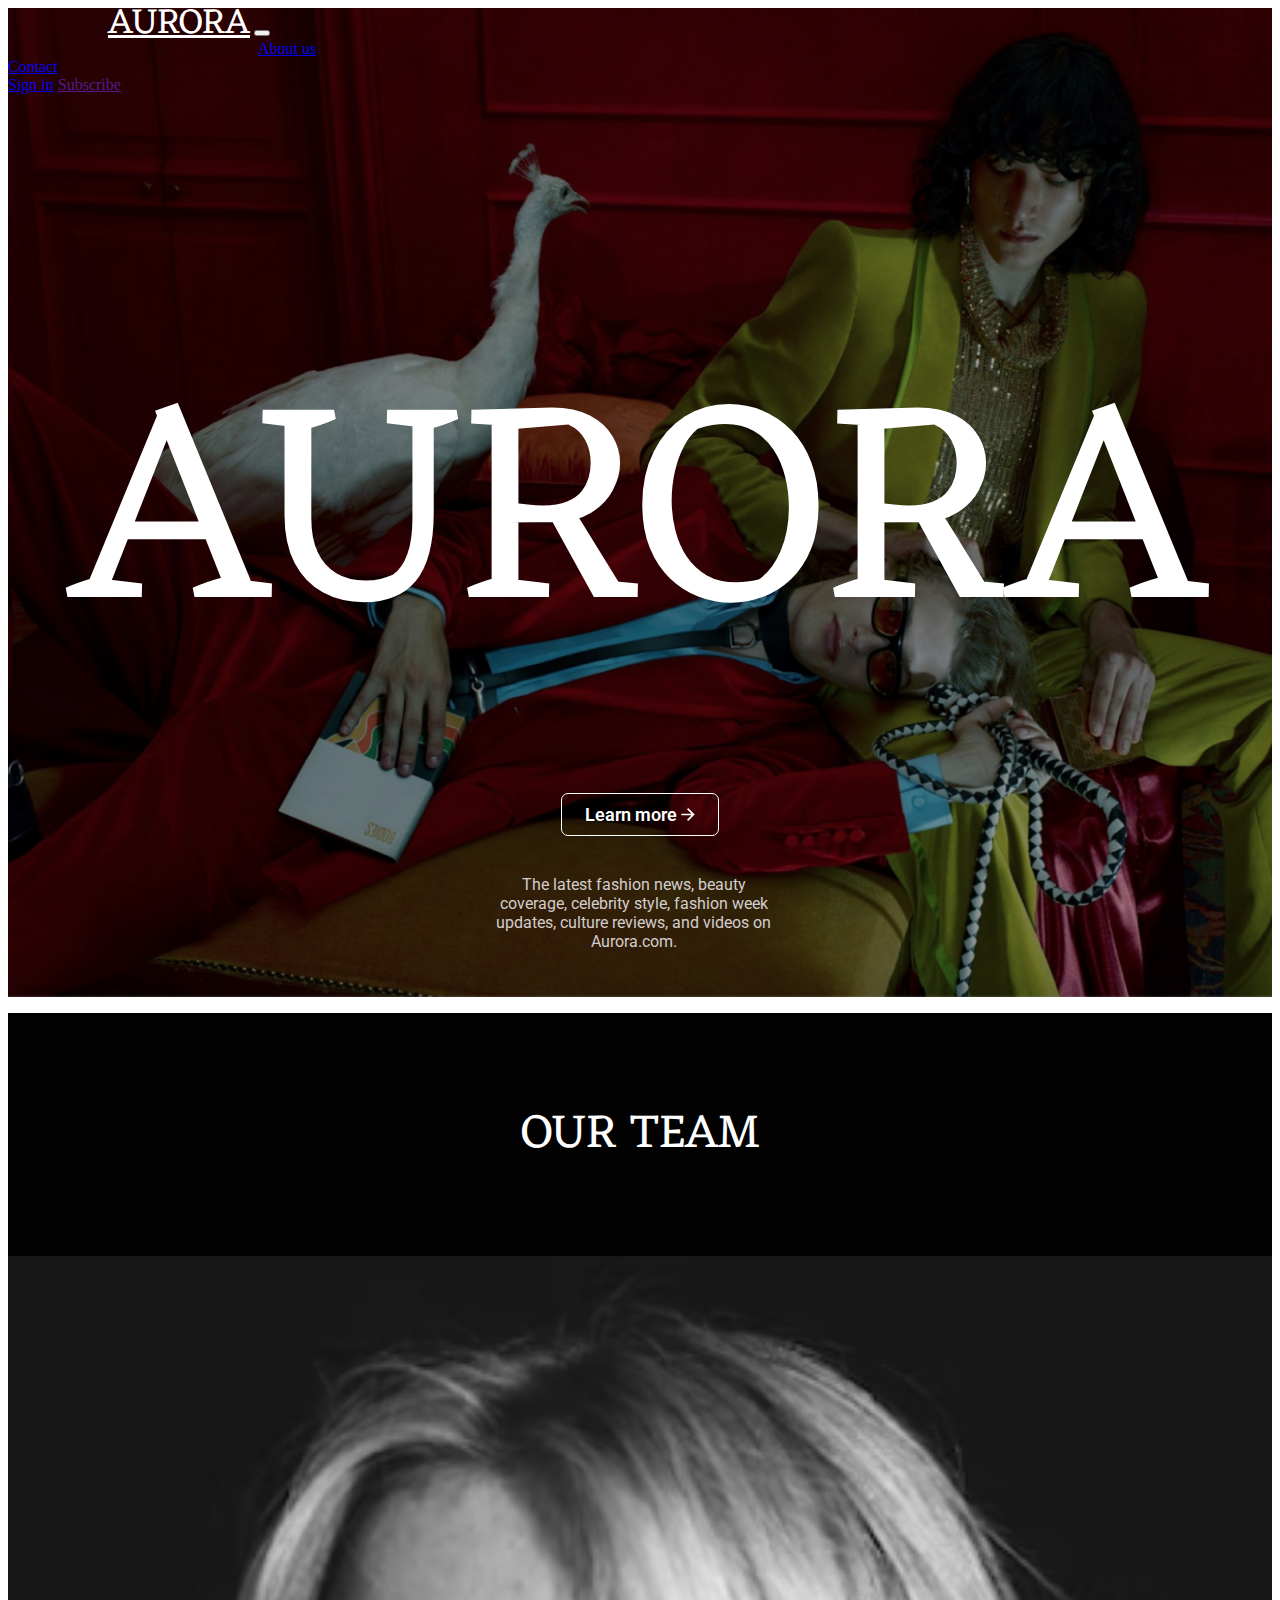
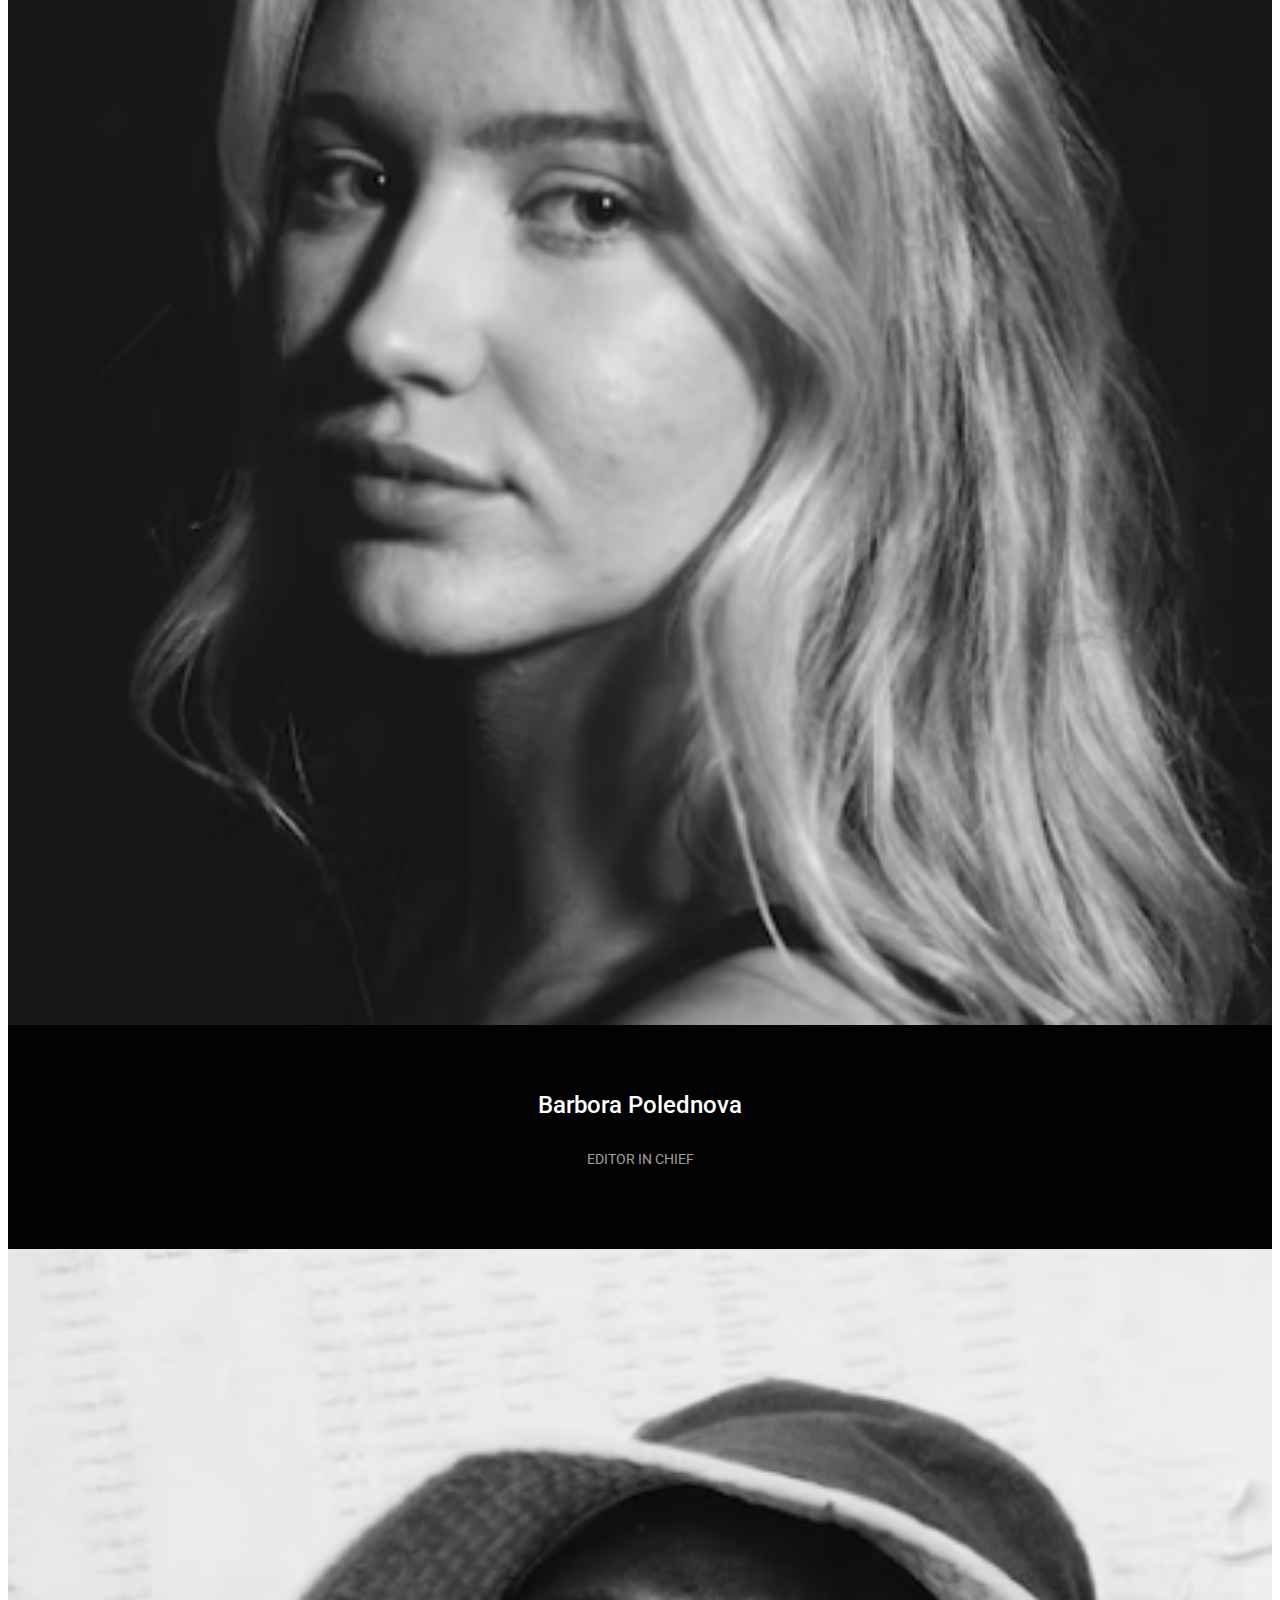
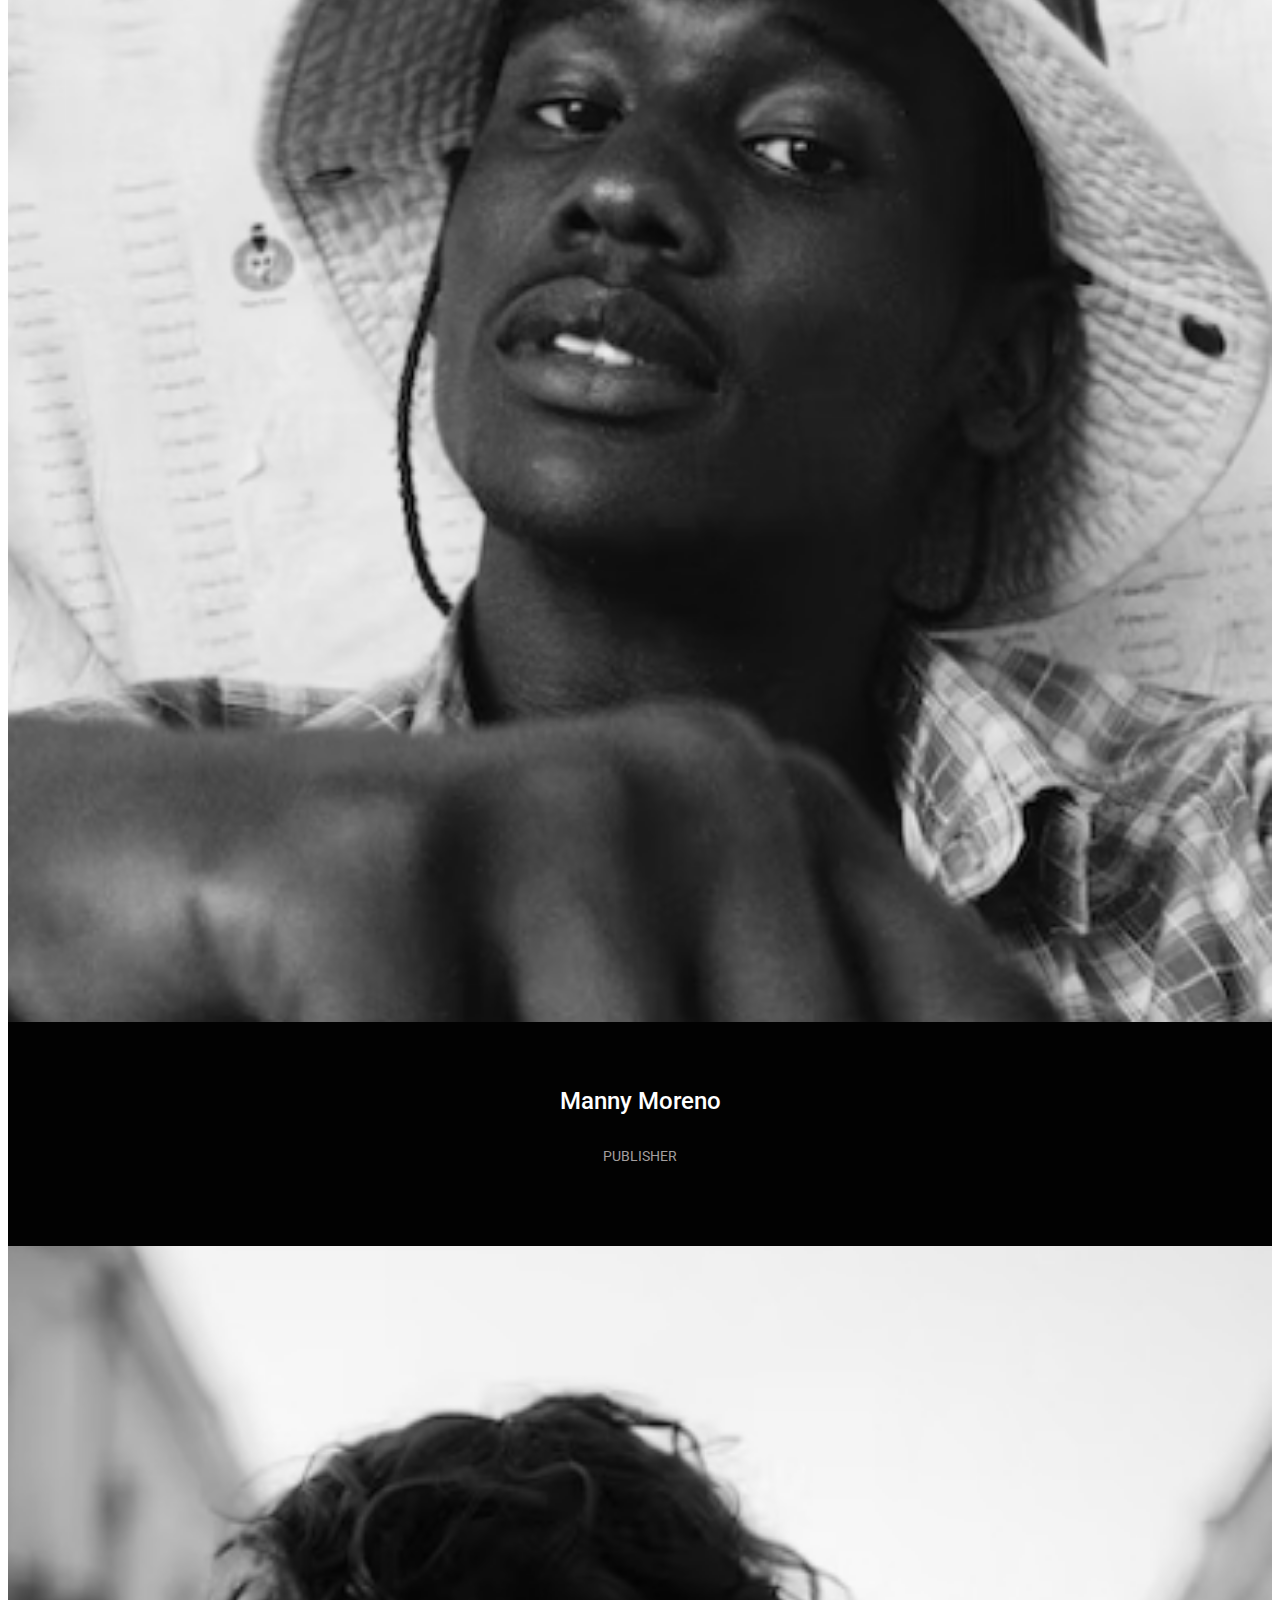
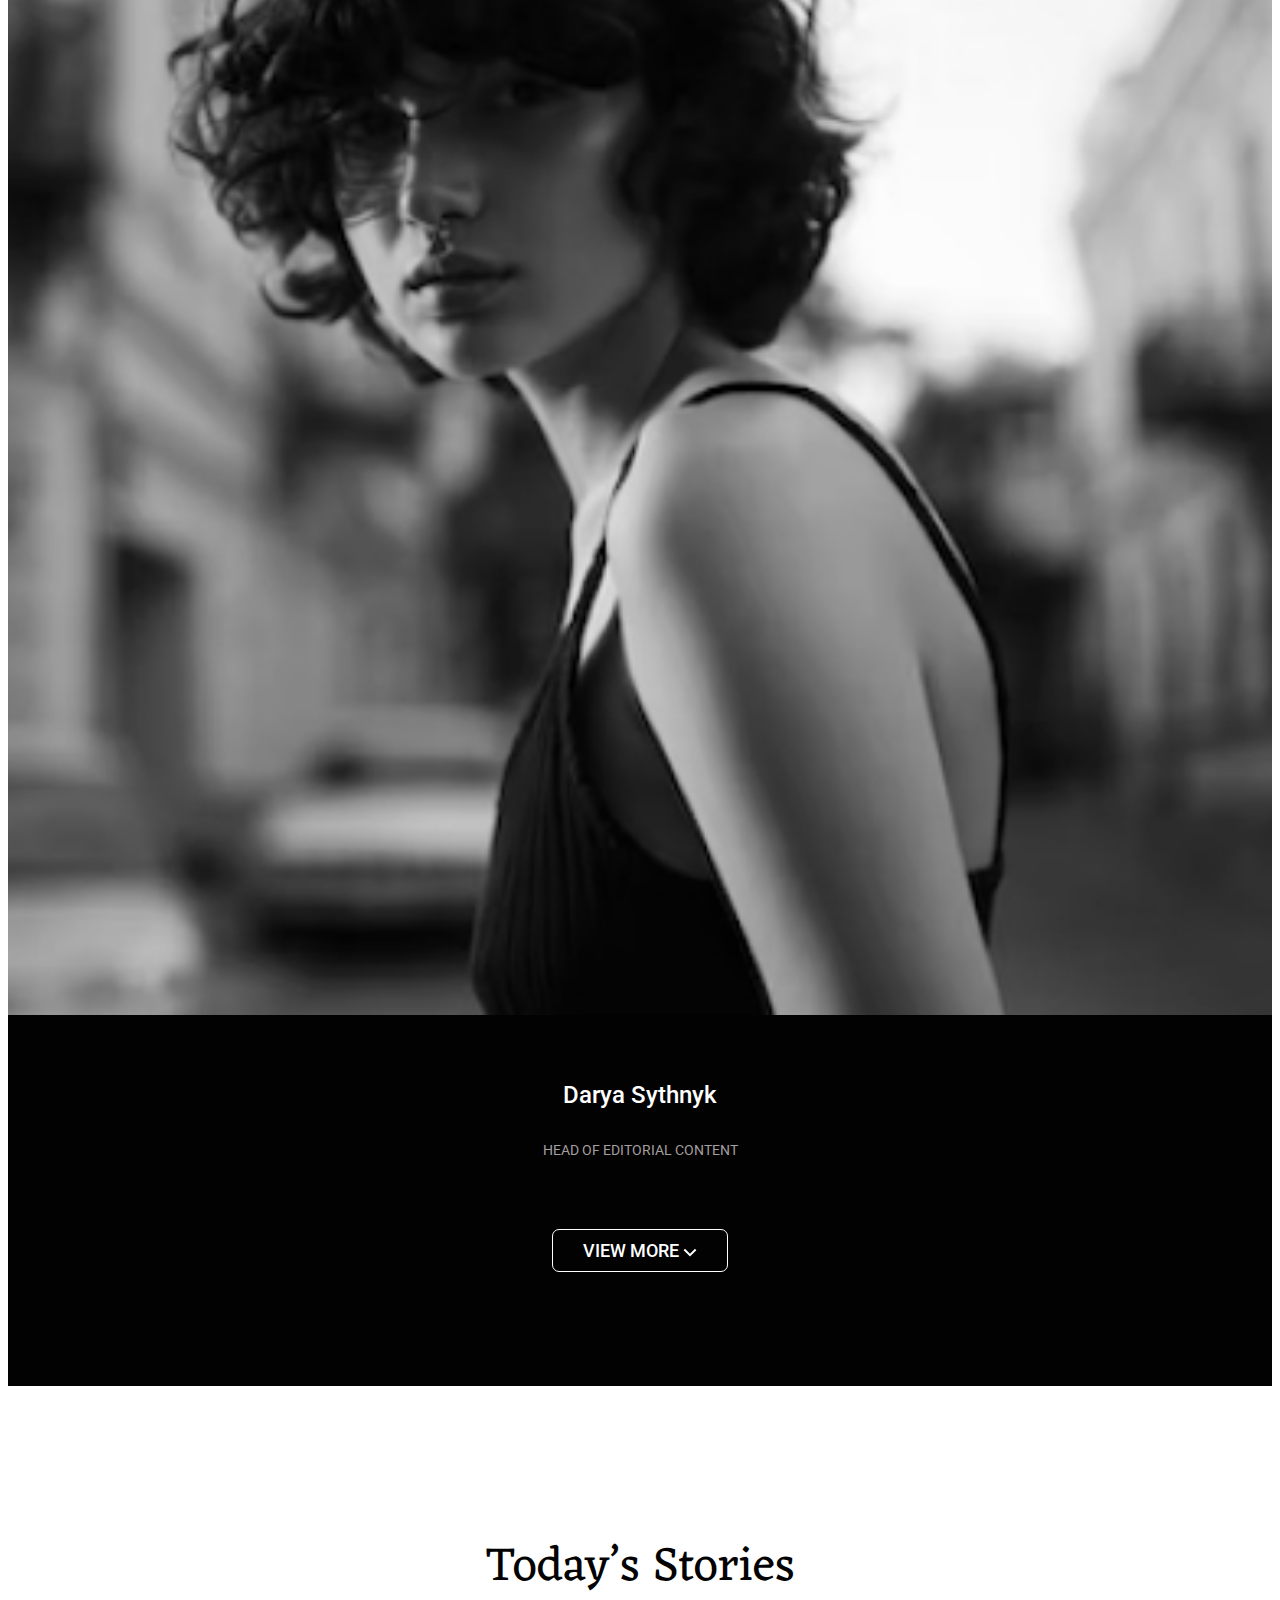
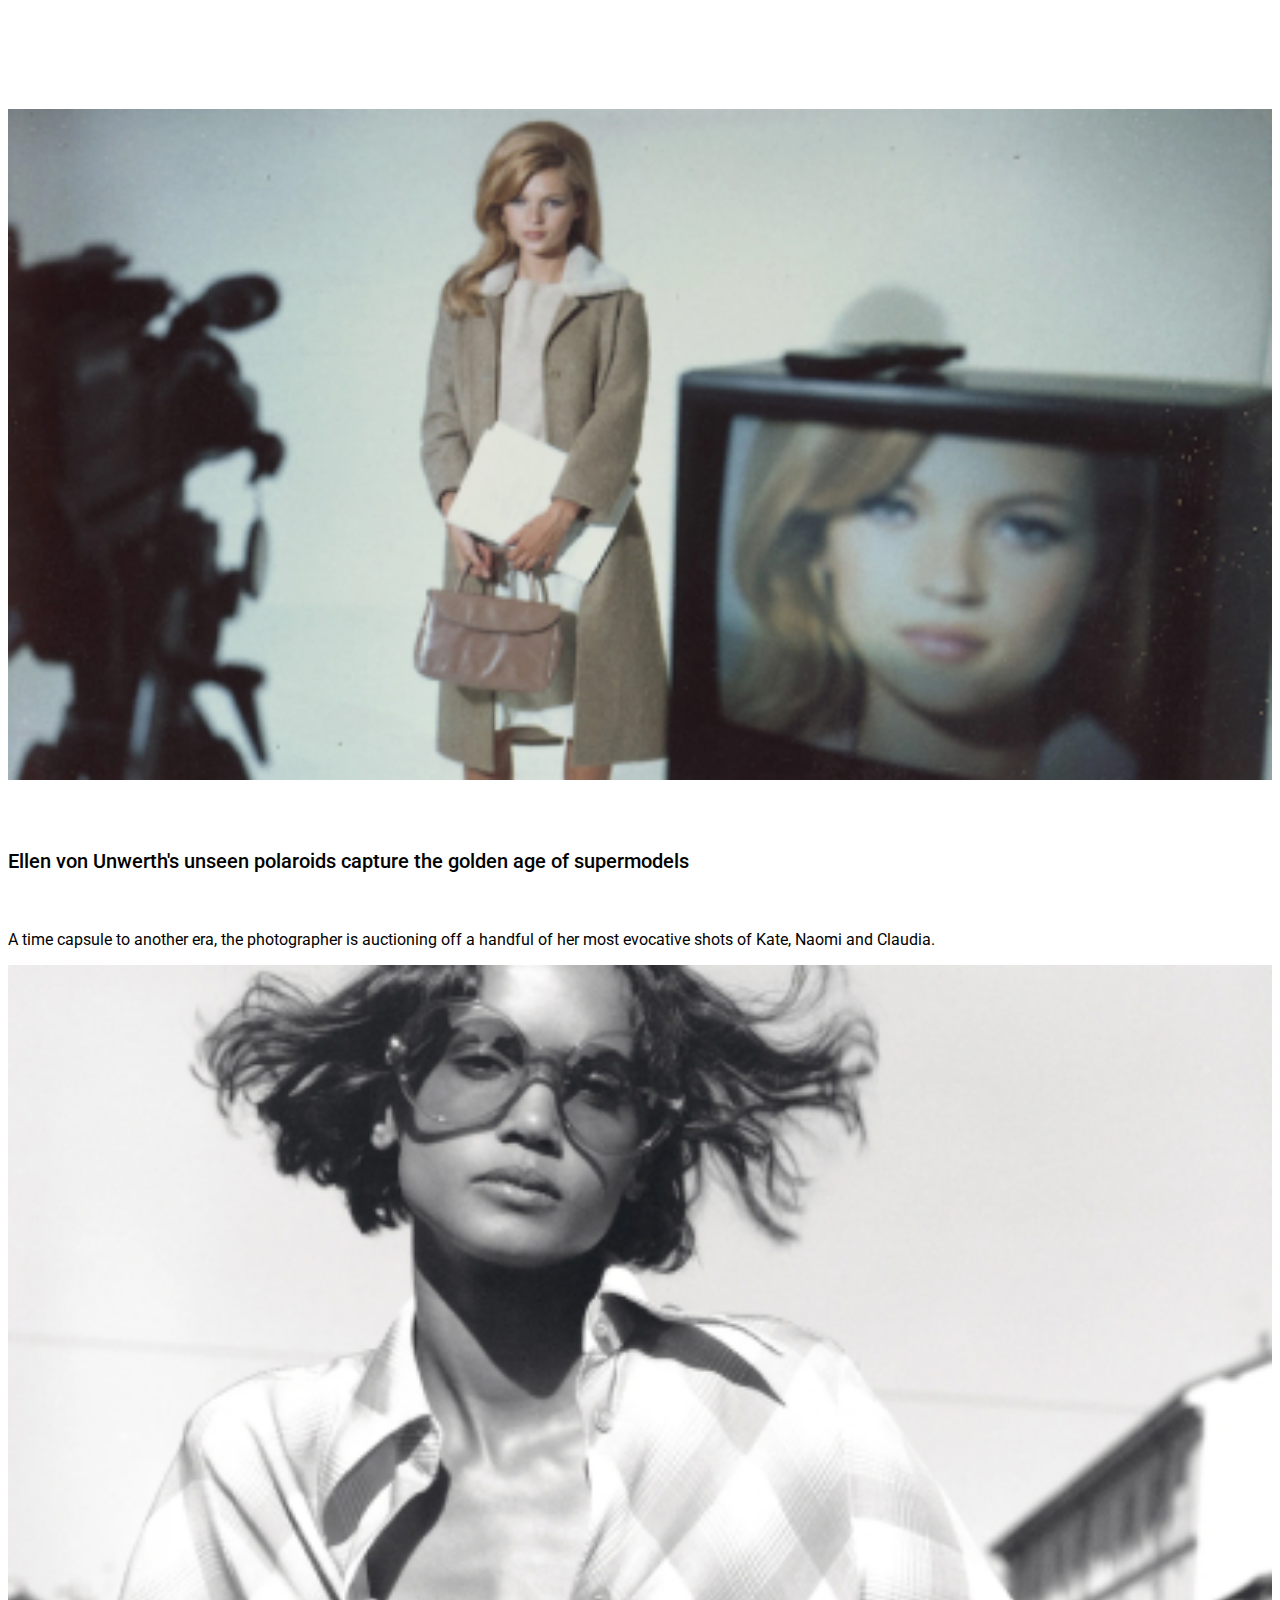
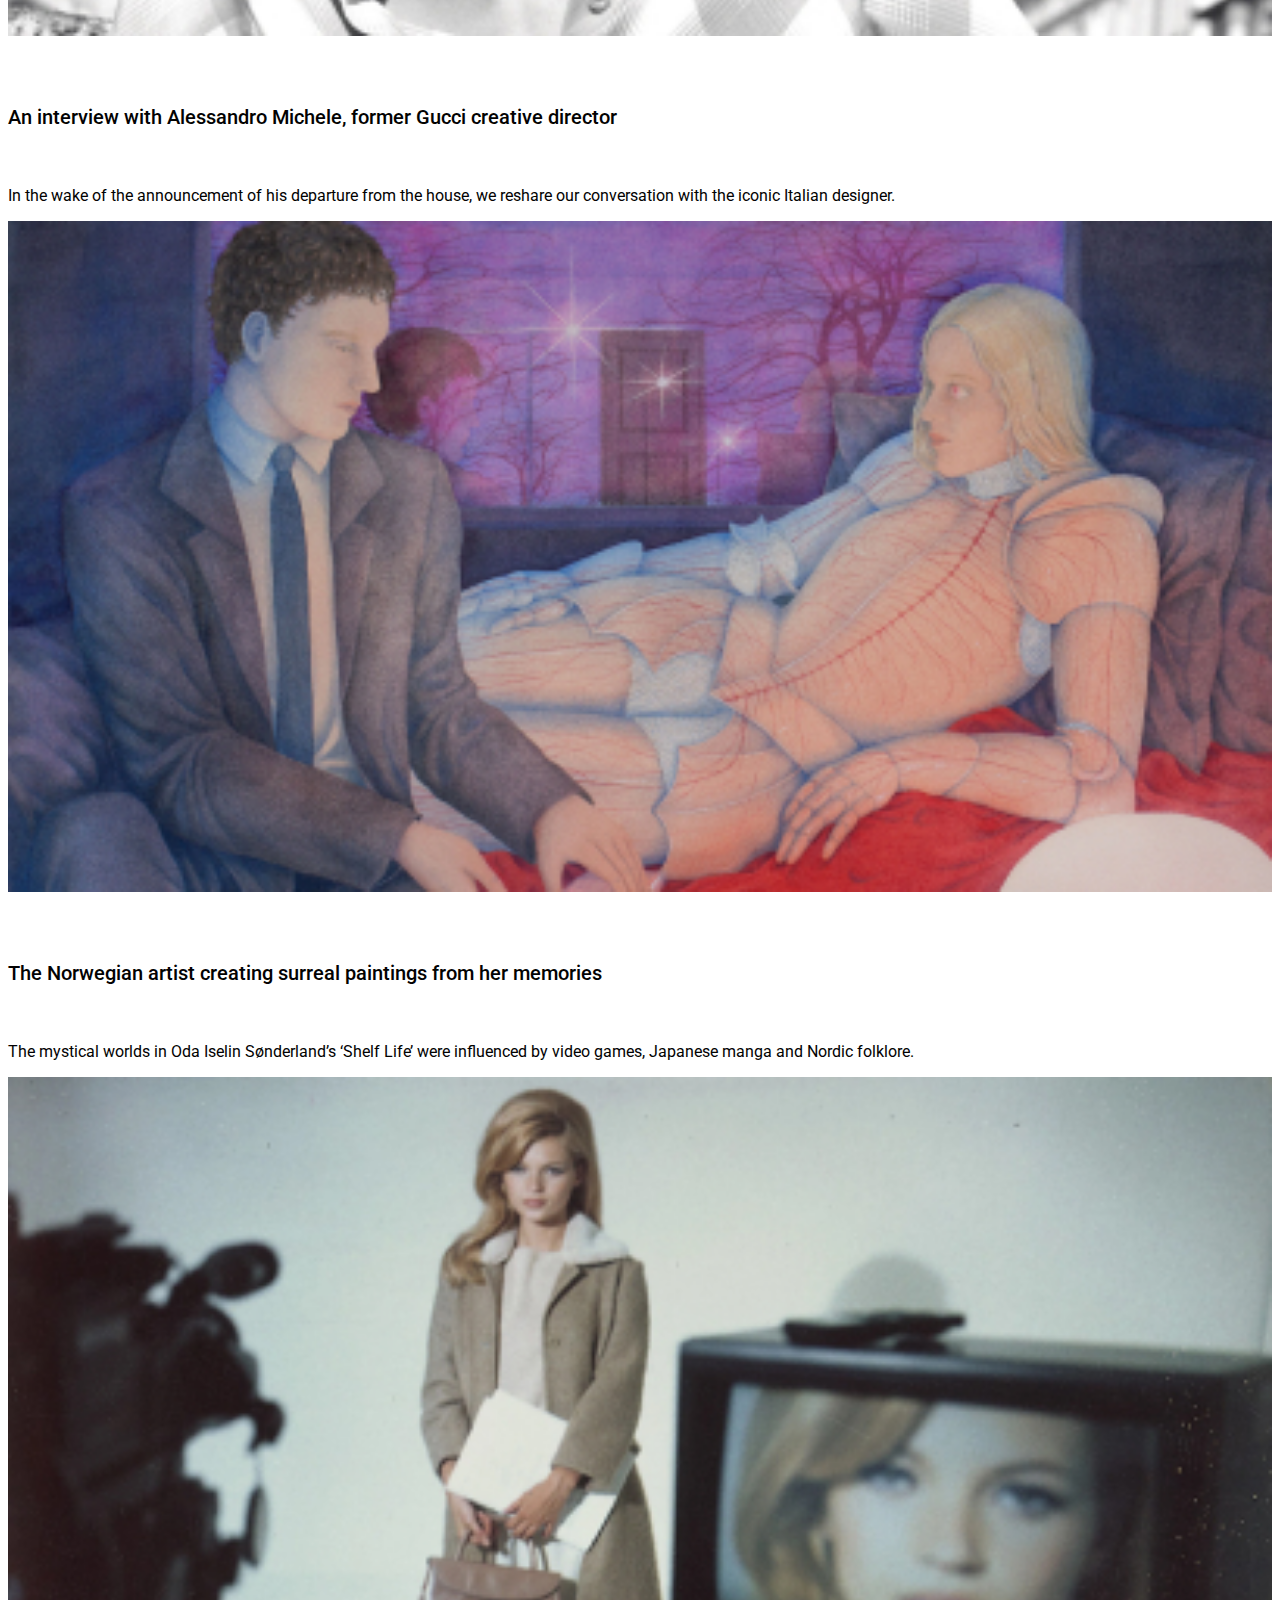
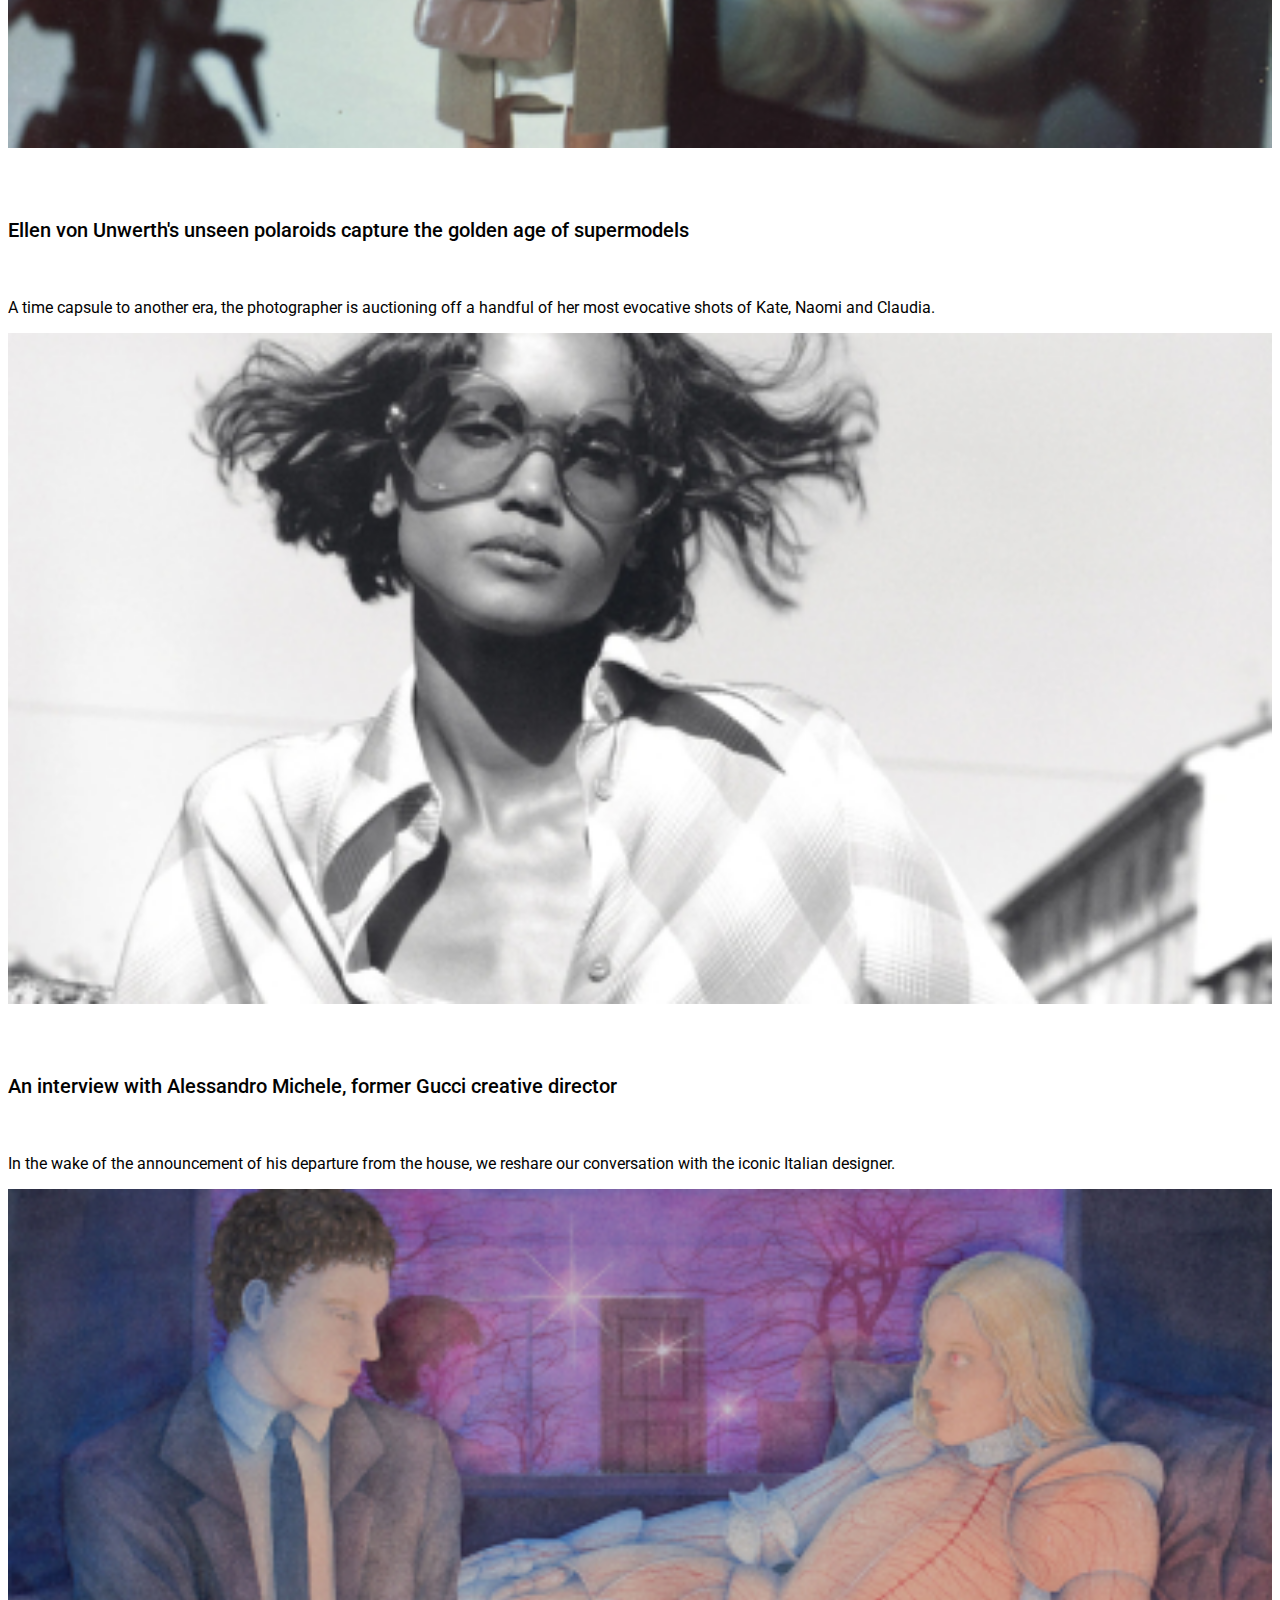
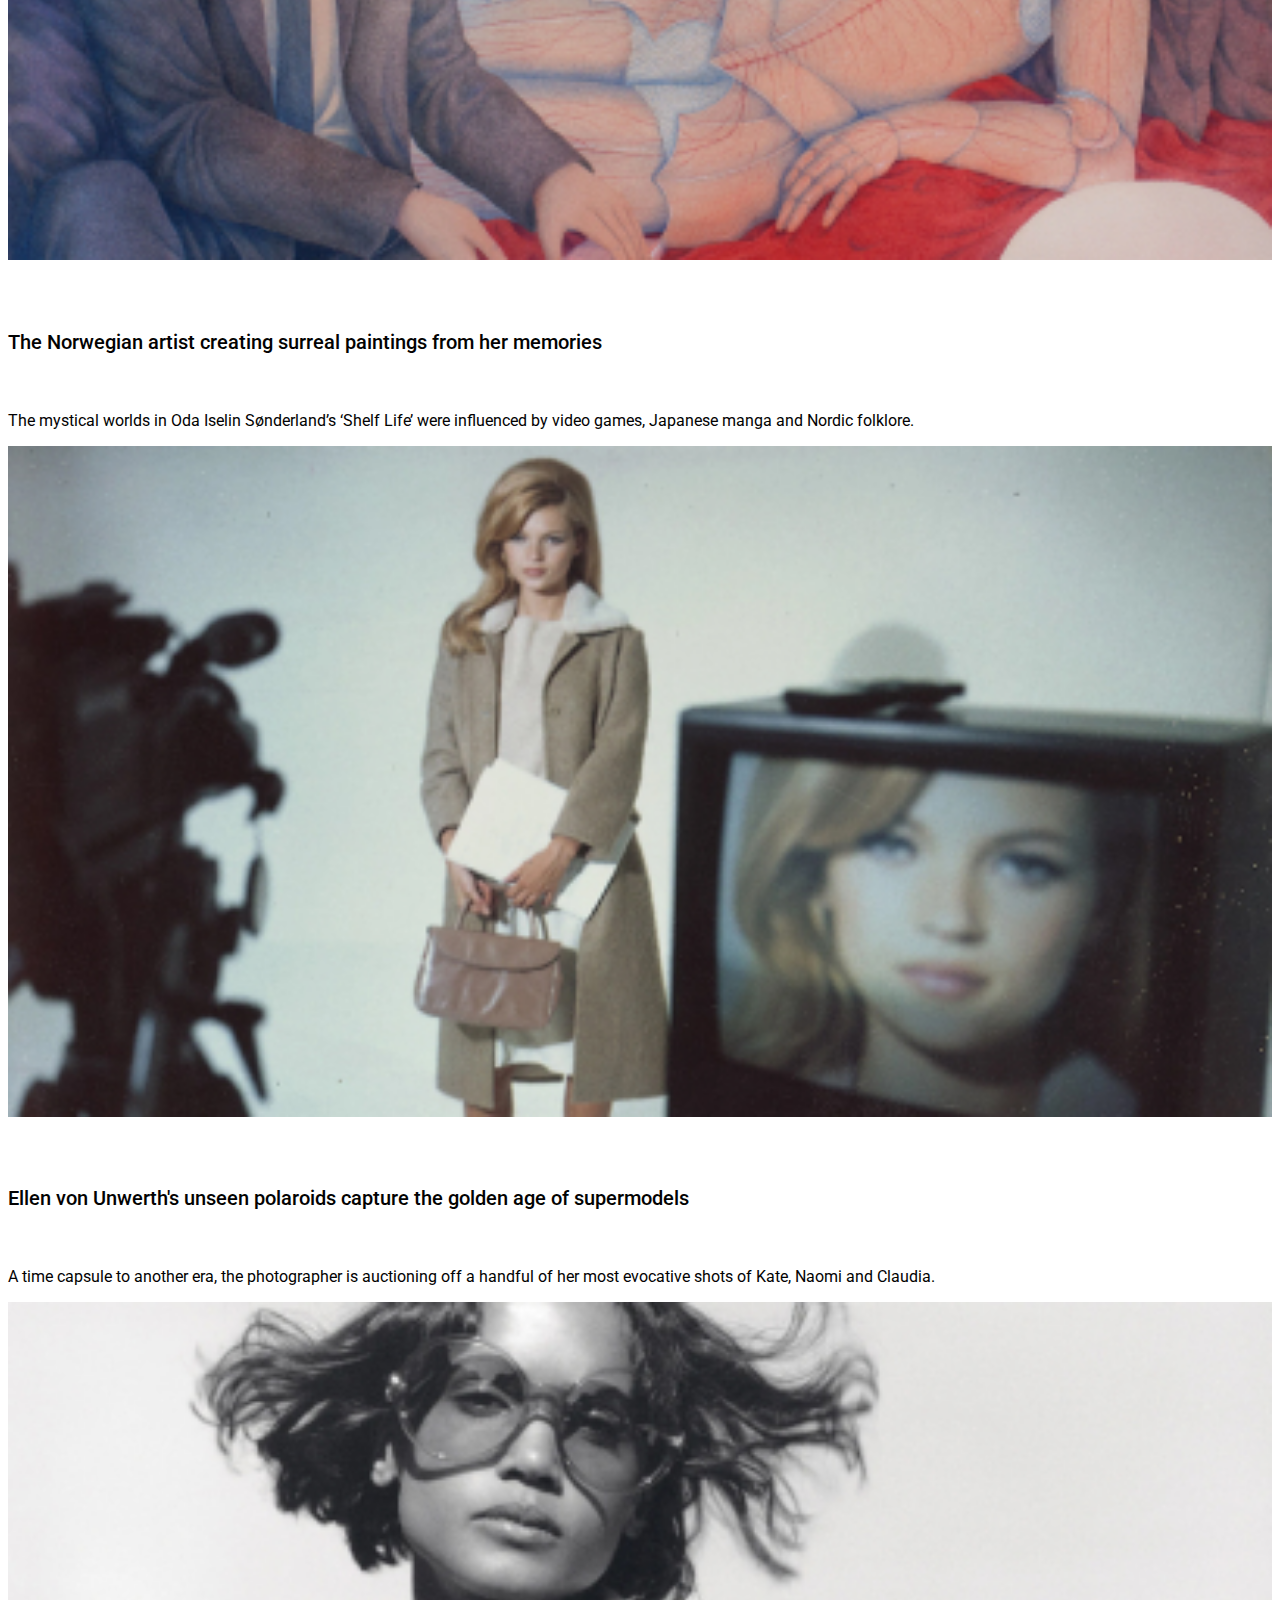
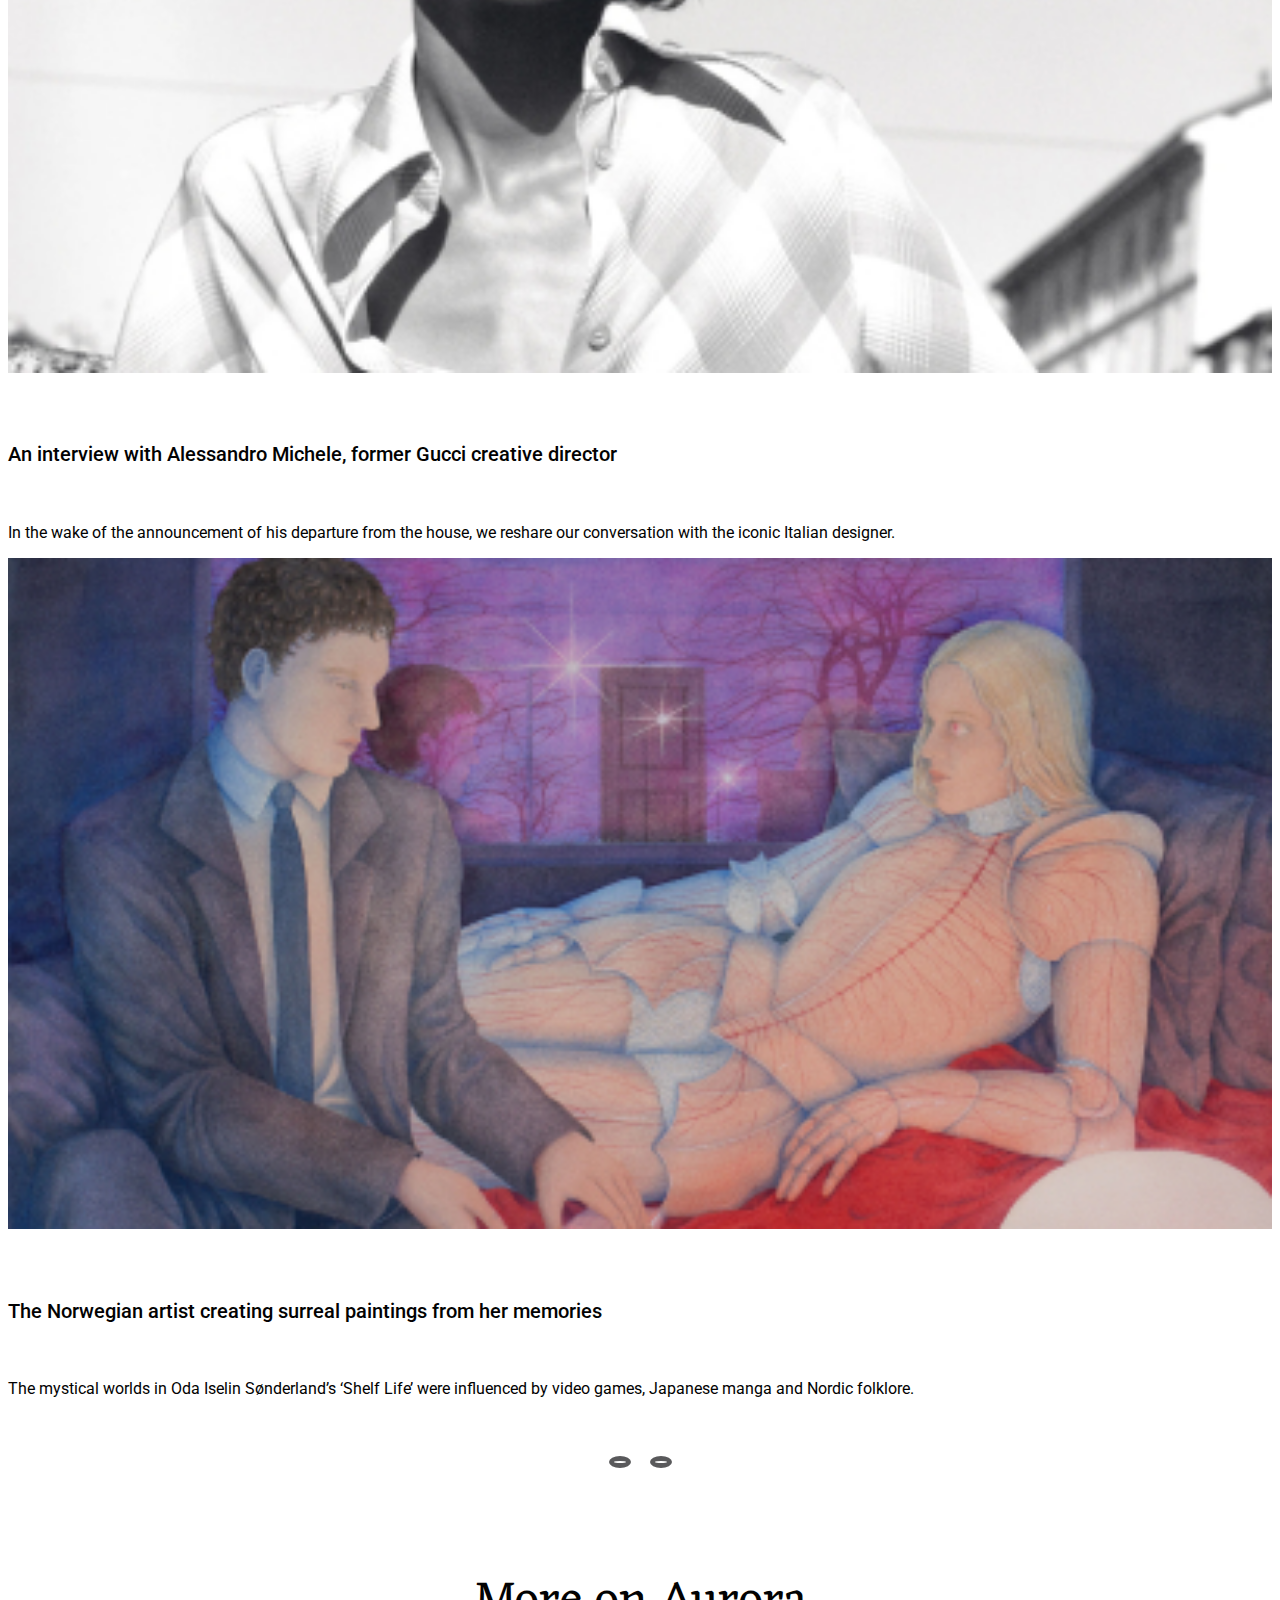
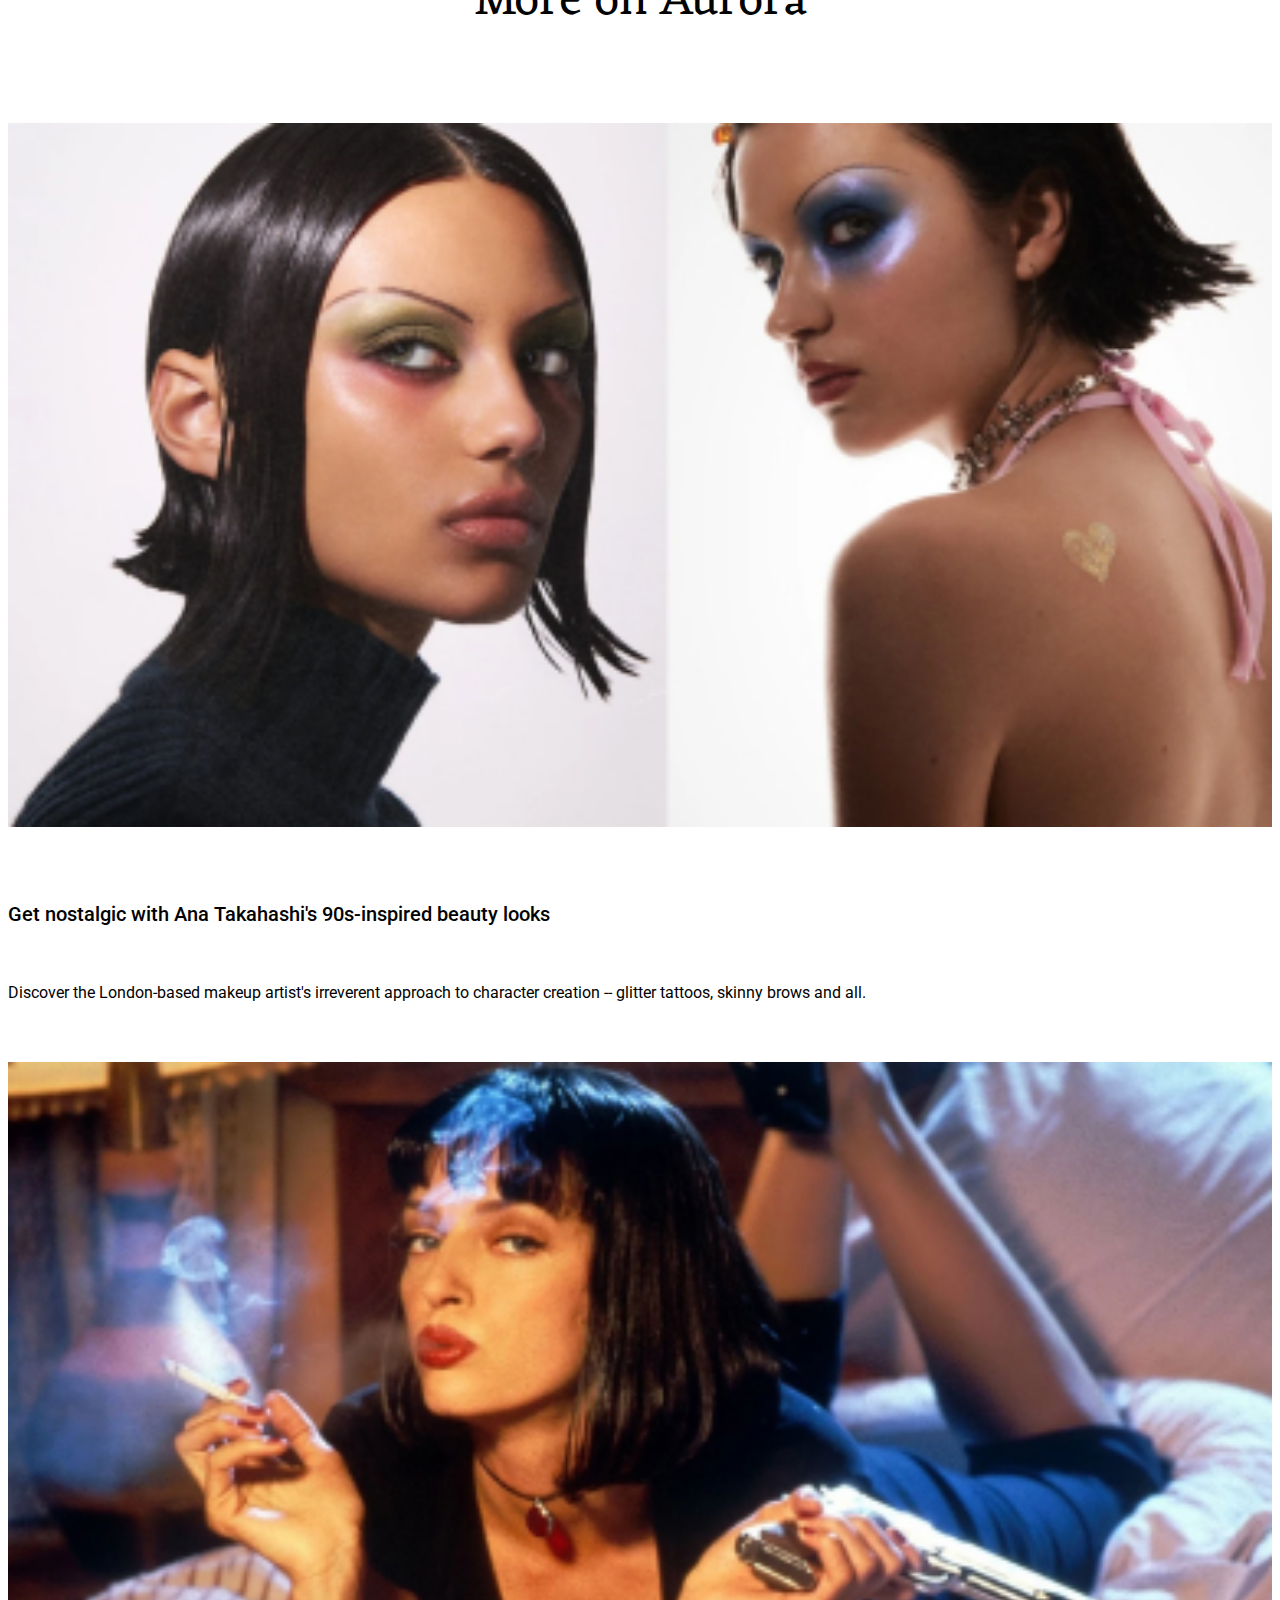
==== commit 6a4961ea: "Update index.html" ====
--- a/index.html
+++ b/index.html
@@ -12,6 +12,7 @@
   <body>
    <header>
 
+
     <nav class="navbar navbar-expand-lg ">
    
                    <div class="container-fluid">
@@ -21,15 +22,12 @@
           </button>
           <div class="collapse navbar-collapse" id="navbarNavAltMarkup">
             <div class="navbar-nav">
-                <div class="about">
-            <a class="nav-link " aria-current="page" href="about.html">About us</a>
+            <a class="nav-link about" aria-current="page" href="about.html">About us</a>
             <a class="nav-link" href="contact.html">Contact</a>  
-                </div>
-             <div class="sign">
-              <a class="nav-link" href=""><i class="fa-solid fa-magnifying-glass"></i></a>
+              <a class="nav-link sign" href=""><i class="fa-solid fa-magnifying-glass"></i></a>
               <a class="nav-link" href="#">Sign in</a>
               <a class="nav-link" href="">Subscribe</a>
-             </div>
+             
 
             </div>
           </div>
@@ -241,4 +239,4 @@
 
     <script src="https://cdn.jsdelivr.net/npm/bootstrap@5.2.3/dist/js/bootstrap.bundle.min.js" integrity="sha384-kenU1KFdBIe4zVF0s0G1M5b4hcpxyD9F7jL+jjXkk+Q2h455rYXK/7HAuoJl+0I4" crossorigin="anonymous"></script>
   </body>
-</html>+</html>
